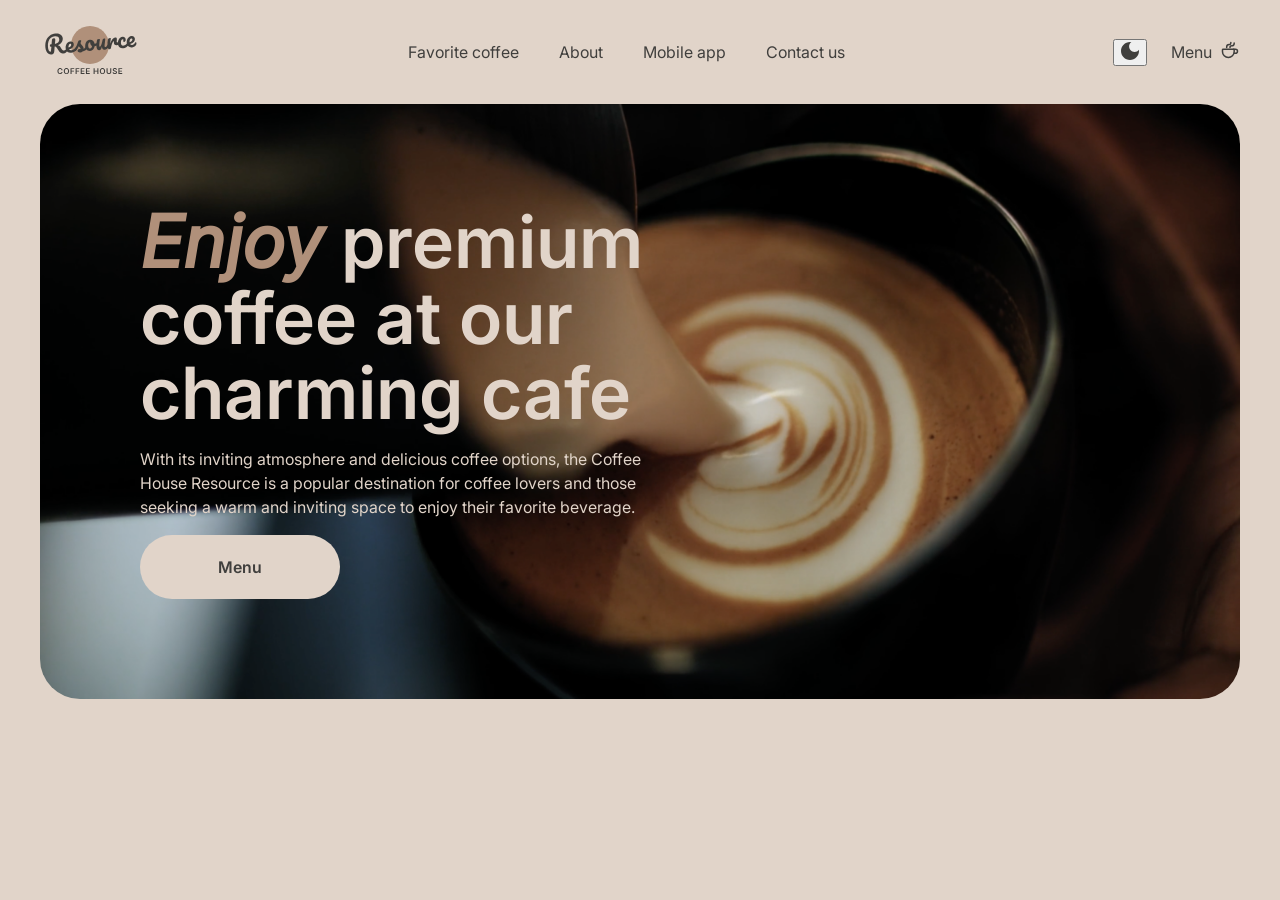
==== index.html @ 3d2907b7 "feat: add section hero" ====
<!doctype html>
<html lang="ru">
<head>
    <meta charset="UTF-8">
    <meta name="viewport"
          content="width=device-width, user-scalable=no, initial-scale=1.0, maximum-scale=1.0, minimum-scale=1.0">
    <meta http-equiv="X-UA-Compatible" content="ie=edge">
    <link rel="stylesheet" href="assets/styles/style.css">
    <title>landing-page</title>
</head>
<body>
<header class="header">
    <div class="header__logo">
        <img src="assets/img/icon/logo.svg" alt="Logo" />
    </div>

    <nav class="header__nav">
        <ul class="header__menu">
            <li class="header__menu-item">
                <a class="header__link" href="#">Favorite coffee</a>
            </li>
            <li class="header__menu-item">
                <a class="header__link" href="#">About</a>
            </li>
            <li class="header__menu-item">
                <a class="header__link" href="#">Mobile app</a>
            </li>
            <li class="header__menu-item">
                <a class="header__link" href="#">Contact us</a>
            </li>
        </ul>
    </nav>

    <div class="header__actions">
        <button class="header__theme-toggle" type="button">
            <img src="assets/img/icon/moon.svg" alt="" />
        </button>
            <a class="header__menu-link" href="#">
                <span class="header__link">Menu</span>
                <img class="header__menu-icon" src="assets/img/icon/coffee.svg" alt="icon" />
            </a>
    </div>
</header>

<section class="hero">
    <div class="hero__content">
        <h1 class="hero__title">
            <span class="hero__title-accent">Enjoy</span> premium coffee at our charming cafe
        </h1>
        <p class="hero__description">
            With its inviting atmosphere and delicious coffee options,
            the Coffee House Resource is a popular destination for coffee lovers and those seeking
            a warm and inviting space to enjoy their favorite beverage.
        </p>
        <a class="hero__button" href="#">Menu</a>
    </div>
</section>


<script type="module" src="assets/main.js"></script>
</body>
</html>
---- assets/styles/style.css ----
@font-face {
  font-family: "Inter";
  src: url("./fonts/Inter/static/Inter_18pt-Regular.ttf") format("truetype");
  font-weight: 400;
  font-style: normal;
  font-display: swap;
}
@font-face {
  font-family: "Inter";
  src: url("./fonts/Inter/static/Inter_18pt-SemiBold.ttf") format("truetype");
  font-weight: 600;
  font-style: normal;
  font-display: swap;
}
@font-face {
  font-family: "Inter";
  src: url("./fonts/Inter/static/Inter_18pt-Italic.ttf") format("truetype");
  font-weight: 400;
  font-style: italic;
  font-display: swap;
}
*,
*::before,
*::after {
  box-sizing: border-box;
}

body {
  margin: 0;
  padding: 0;
  background-color: #E1D4C9;
  color: #403F3D;
  font-family: "Inter", sans-serif;
}

ul {
  list-style: none;
  padding: 0;
  margin: 0;
}

a {
  text-decoration: none;
}

h1, h2, h3 {
  margin: 0;
}

.header {
  display: flex;
  justify-content: space-between;
  padding: 20px 40px;
}

.header__nav {
  display: flex;
  align-items: center;
}

.header__menu {
  display: flex;
  justify-content: space-between;
  gap: 40px;
}

.header__link {
  font-size: 16px;
  font-weight: 400;
  line-height: 150%;
  color: #403F3D;
}

.header__link:hover {
  text-decoration: underline #403F3D;
}

.header__actions {
  display: flex;
  align-items: center;
  gap: 24px;
}

.header__menu-link {
  display: flex;
  align-items: flex-start;
  gap: 8px;
}

.hero {
  background-image: url("/assets/img/Background.png");
  background-size: cover;
  border-radius: 40px;
  margin: 0 40px;
}

.hero__content {
  display: flex;
  flex-direction: column;
  align-items: flex-start;
  padding: 100px;
  width: 730px;
}

.hero__title {
  font-size: 72px;
  font-weight: 600;
  line-height: 105%;
  color: #E1D4C9;
}

.hero__title-accent {
  color: #B0907A;
  font-style: italic;
}

.hero__description {
  font-size: 16px;
  font-weight: 400;
  line-height: 150%;
  color: #E1D4C9;
}

.hero__button {
  background-color: #E1D4C9;
  padding: 20px 78px;
  border-radius: 100px;
  font-size: 16px;
  font-weight: 600;
  line-height: 150%;
  color: #403F3D;
}

/*# sourceMappingURL=style.css.map */
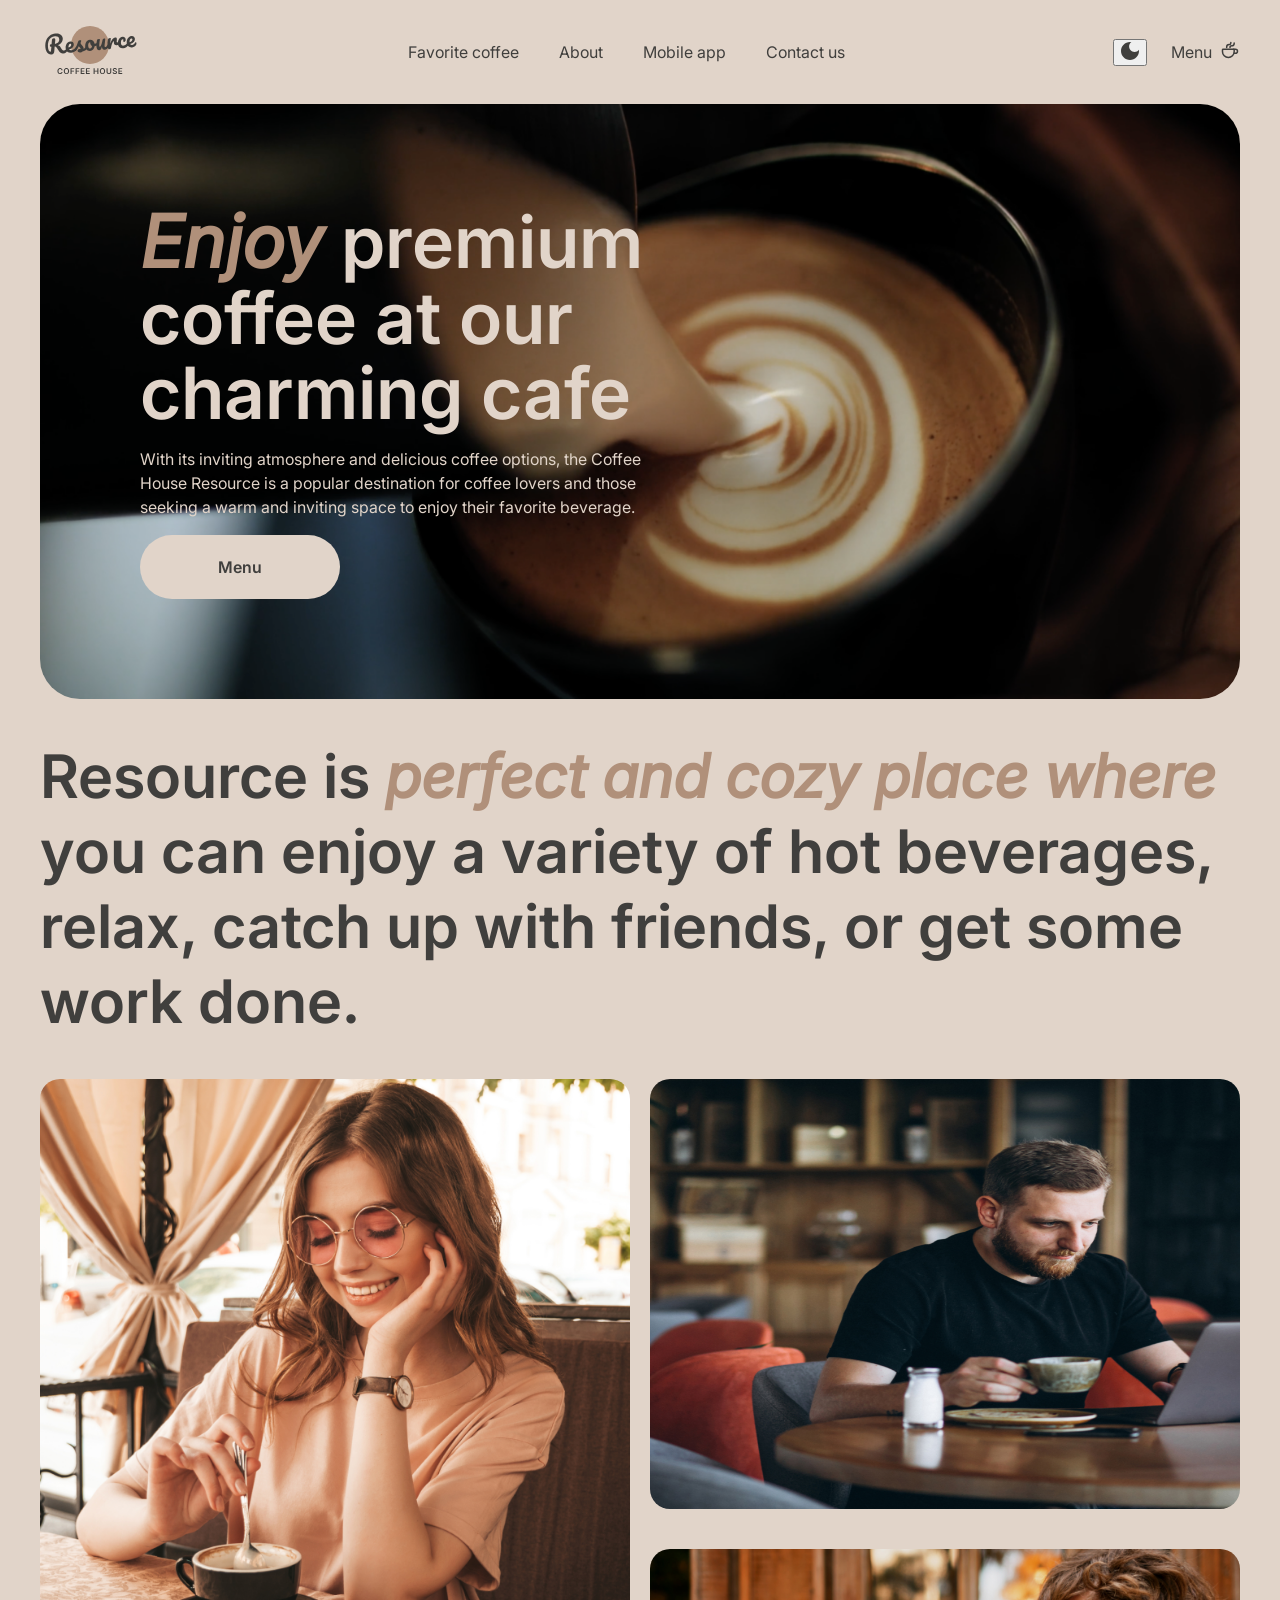
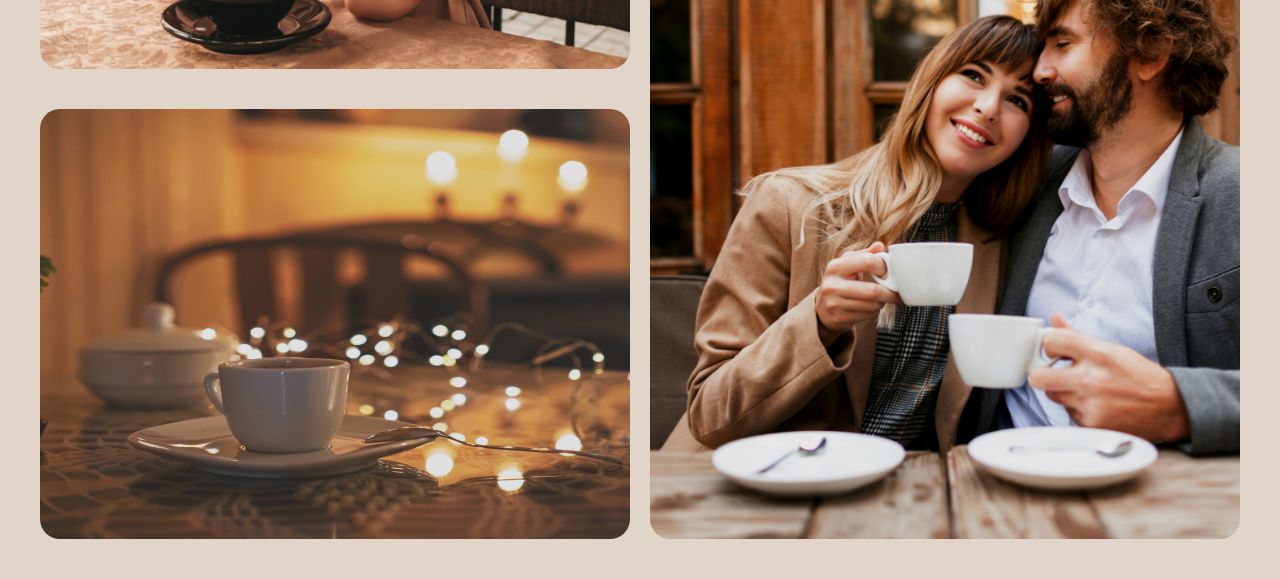
==== commit 333ed3a4: "feat: add section about" ====
--- a/index.html
+++ b/index.html
@@ -56,6 +56,28 @@
     </div>
 </section>
 
+<!--потом сделаю-->
+<!--<section>slider</section>-->
+
+<section class="about">
+    <h2 class="about__text">
+        Resource is <span class="about__text-accent">perfect and cozy place where</span>
+        you can enjoy a variety of hot beverages, relax,
+        catch up with friends, or get some work done.
+    </h2>
+
+    <div class="about__gallery">
+        <div class="about__column about__column--left">
+            <img class="about__image" src="assets/img/about-1.png" alt="Coffee cup on table" width="660" height="590"/>
+            <img class="about__image" src="assets/img/about-2.png" alt="Barista making coffee" width="660" height="430"/>
+        </div>
+
+        <div class="about__column about__column--right">
+            <img class="about__image" src="assets/img/about-3.png" alt="Coffee beans" width="660" height="430"/>
+            <img class="about__image" src="assets/img/about-4.png" alt="Cafe interior" width="660" height="590"/>
+        </div>
+    </div>
+</section>
 
 <script type="module" src="assets/main.js"></script>
 </body>
--- a/assets/styles/style.css
+++ b/assets/styles/style.css
@@ -131,4 +131,39 @@
   color: #403F3D;
 }
 
+.about {
+  margin: 40px;
+  display: flex;
+  flex-direction: column;
+  gap: 40px;
+}
+
+.about__text {
+  font-size: 60px;
+  font-weight: 600;
+  line-height: 125%;
+  color: #403F3D;
+}
+
+.about__text-accent {
+  color: #B0907A;
+  font-style: italic;
+}
+
+.about__gallery {
+  display: flex;
+  justify-content: space-between;
+}
+
+.about__column {
+  display: flex;
+  flex-direction: column;
+  gap: 40px;
+}
+
+.about__image {
+  border-radius: 20px;
+  width: 100%;
+}
+
 /*# sourceMappingURL=style.css.map */
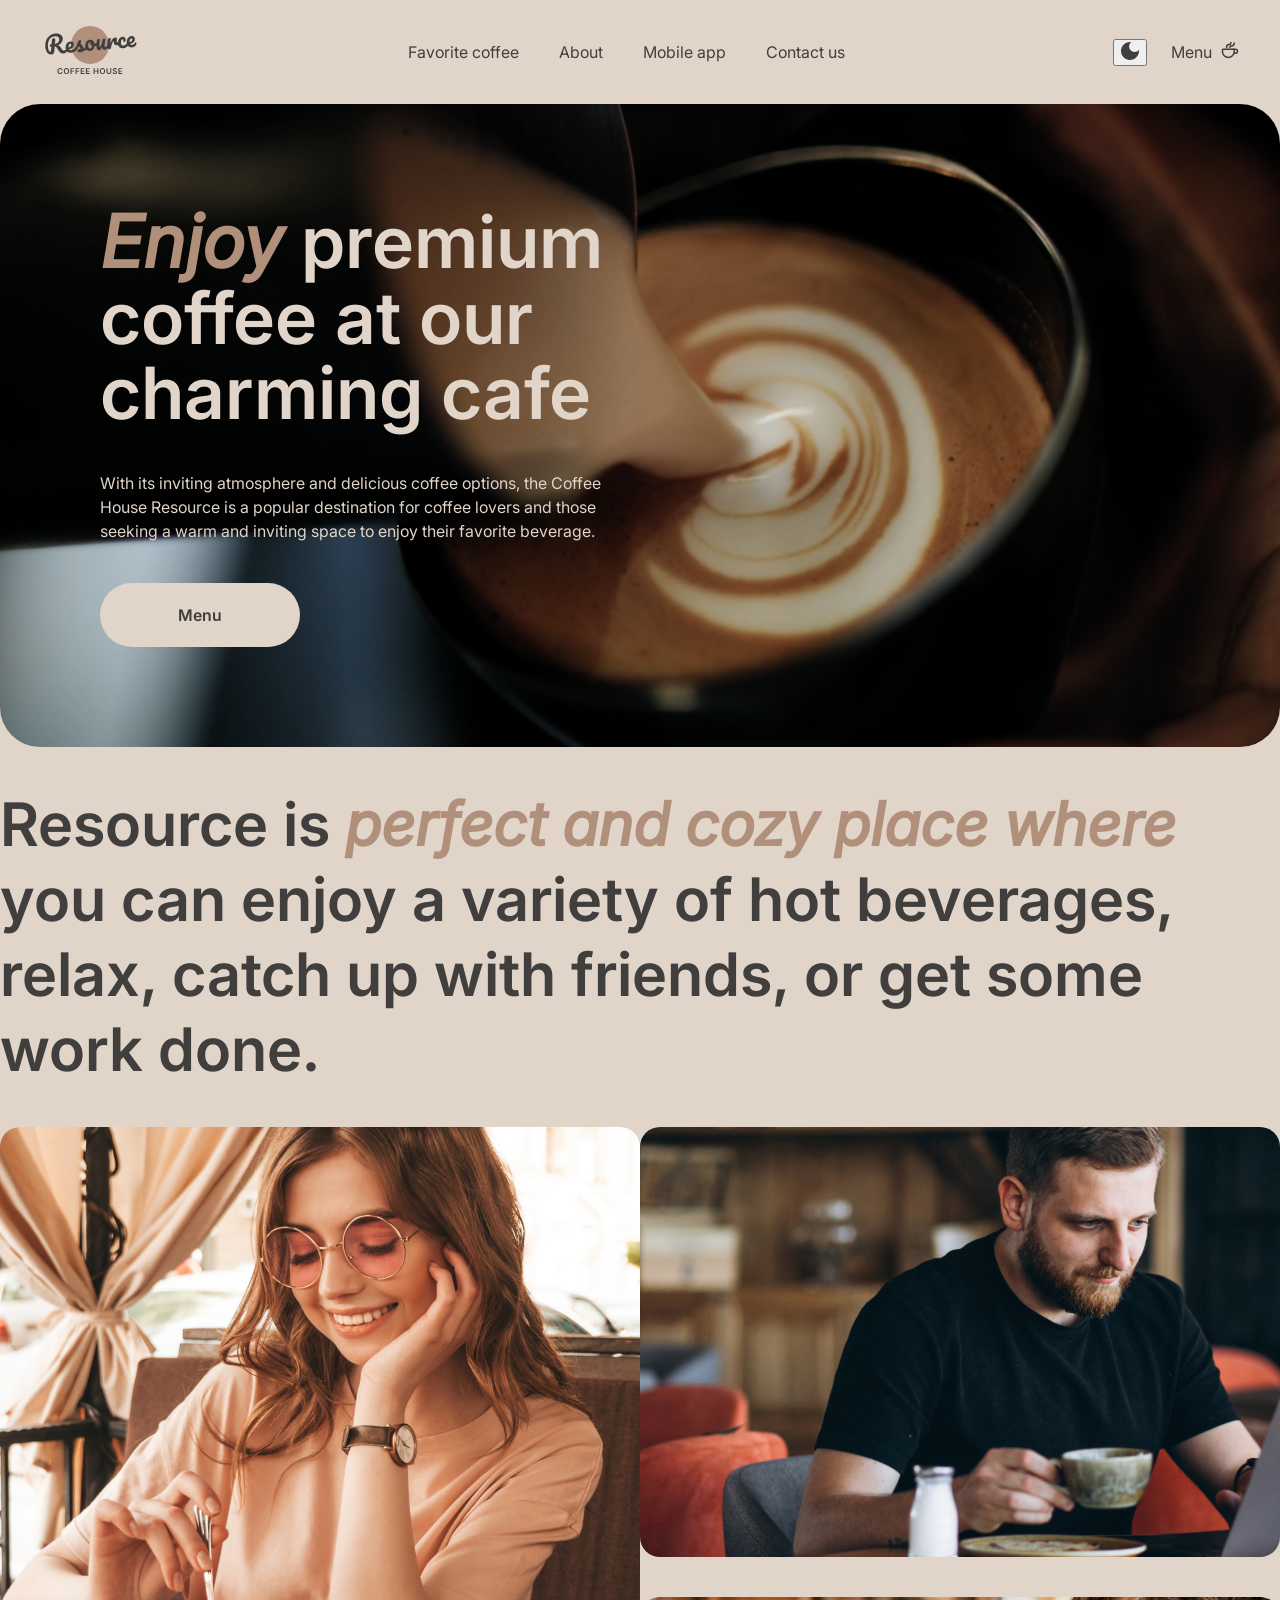
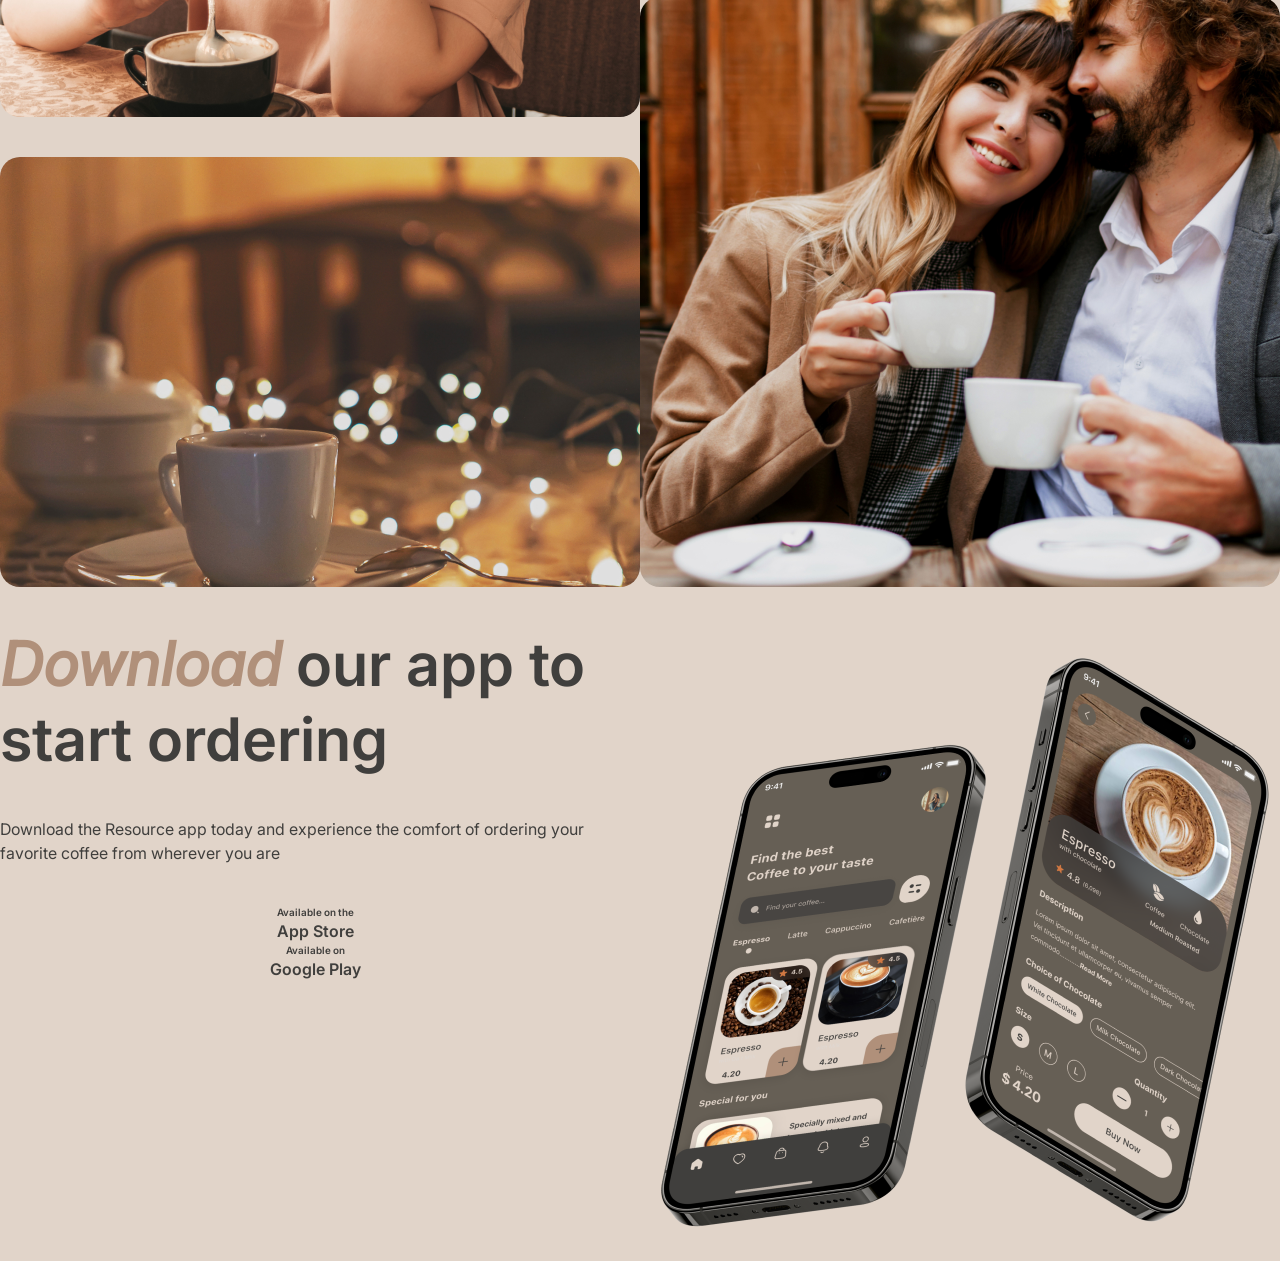
==== commit 96a3e805: "feat: add section download, fix styles" ====
--- a/index.html
+++ b/index.html
@@ -60,8 +60,8 @@
 <!--<section>slider</section>-->
 
 <section class="about">
-    <h2 class="about__text">
-        Resource is <span class="about__text-accent">perfect and cozy place where</span>
+    <h2 class="about__text heading-2">
+        Resource is <span class="about__text-accent heading-2-accent">perfect and cozy place where</span>
         you can enjoy a variety of hot beverages, relax,
         catch up with friends, or get some work done.
     </h2>
@@ -79,6 +79,33 @@
     </div>
 </section>
 
+<section class="download">
+    <div class="download__content">
+        <h2 class="heading-2">
+            <span class="heading-2-accent">Download</span> our app to start ordering
+        </h2>
+
+        <p class="download__description">
+            Download the Resource app today and experience the comfort
+            of ordering your favorite coffee from wherever you are
+        </p>
+
+        <div class="download__links">
+            <a class="download__link" href="#">
+                <span class="download__link-subtitle caption">Available on the</span>
+                <span class="download__link-title link-button">App Store</span>
+            </a>
+            <a class="download__link" href="#">
+                <span class="download__link-subtitle caption">Available on</span>
+                <span class="download__link-title link-button">Google Play</span>
+            </a>
+        </div>
+    </div>
+    <div class="download__image-wrapper">
+        <img class="download__image" src="assets/img/mobile-screens.png" alt="Mobile app screens" />
+    </div>
+</section>
+
 <script type="module" src="assets/main.js"></script>
 </body>
 </html>
--- a/assets/styles/style.css
+++ b/assets/styles/style.css
@@ -28,6 +28,9 @@
 body {
   margin: 0;
   padding: 0;
+  display: flex;
+  flex-direction: column;
+  align-items: center;
   background-color: #E1D4C9;
   color: #403F3D;
   font-family: "Inter", sans-serif;
@@ -45,6 +48,42 @@
 
 h1, h2, h3 {
   margin: 0;
+}
+
+p {
+  padding: 0;
+  margin: 0;
+}
+
+.heading-2 {
+  font-size: 60px;
+  font-weight: 600;
+  line-height: 125%;
+  color: #403F3D;
+}
+
+.heading-2-accent {
+  color: #B0907A;
+  font-style: italic;
+}
+
+.link-button {
+  font-size: 16px;
+  font-weight: 600;
+  line-height: 150%;
+  color: #403F3D;
+}
+
+.caption {
+  font-size: 10px;
+  font-weight: 600;
+  line-height: 140%;
+  color: #403F3D;
+}
+
+header, section {
+  max-width: 1360px;
+  width: 100%;
 }
 
 .header {
@@ -119,6 +158,7 @@
   font-weight: 400;
   line-height: 150%;
   color: #E1D4C9;
+  margin: 40px 0;
 }
 
 .hero__button {
@@ -138,18 +178,6 @@
   gap: 40px;
 }
 
-.about__text {
-  font-size: 60px;
-  font-weight: 600;
-  line-height: 125%;
-  color: #403F3D;
-}
-
-.about__text-accent {
-  color: #B0907A;
-  font-style: italic;
-}
-
 .about__gallery {
   display: flex;
   justify-content: space-between;
@@ -159,11 +187,40 @@
   display: flex;
   flex-direction: column;
   gap: 40px;
+  max-width: 660px;
+  width: 100%;
 }
 
 .about__image {
   border-radius: 20px;
   width: 100%;
+  object-fit: none;
+}
+
+.download__link {
+  display: flex;
+  flex-direction: column;
+  align-items: center;
+}
+
+.download__description {
+  font-size: 16px;
+  font-weight: 400;
+  line-height: 150%;
+  color: #403F3D;
+}
+
+.download {
+  display: flex;
+  justify-content: space-between;
+}
+
+.download__content {
+  display: flex;
+  flex-direction: column;
+  gap: 40px;
+  max-width: 630px;
+  width: 100%;
 }
 
 /*# sourceMappingURL=style.css.map */
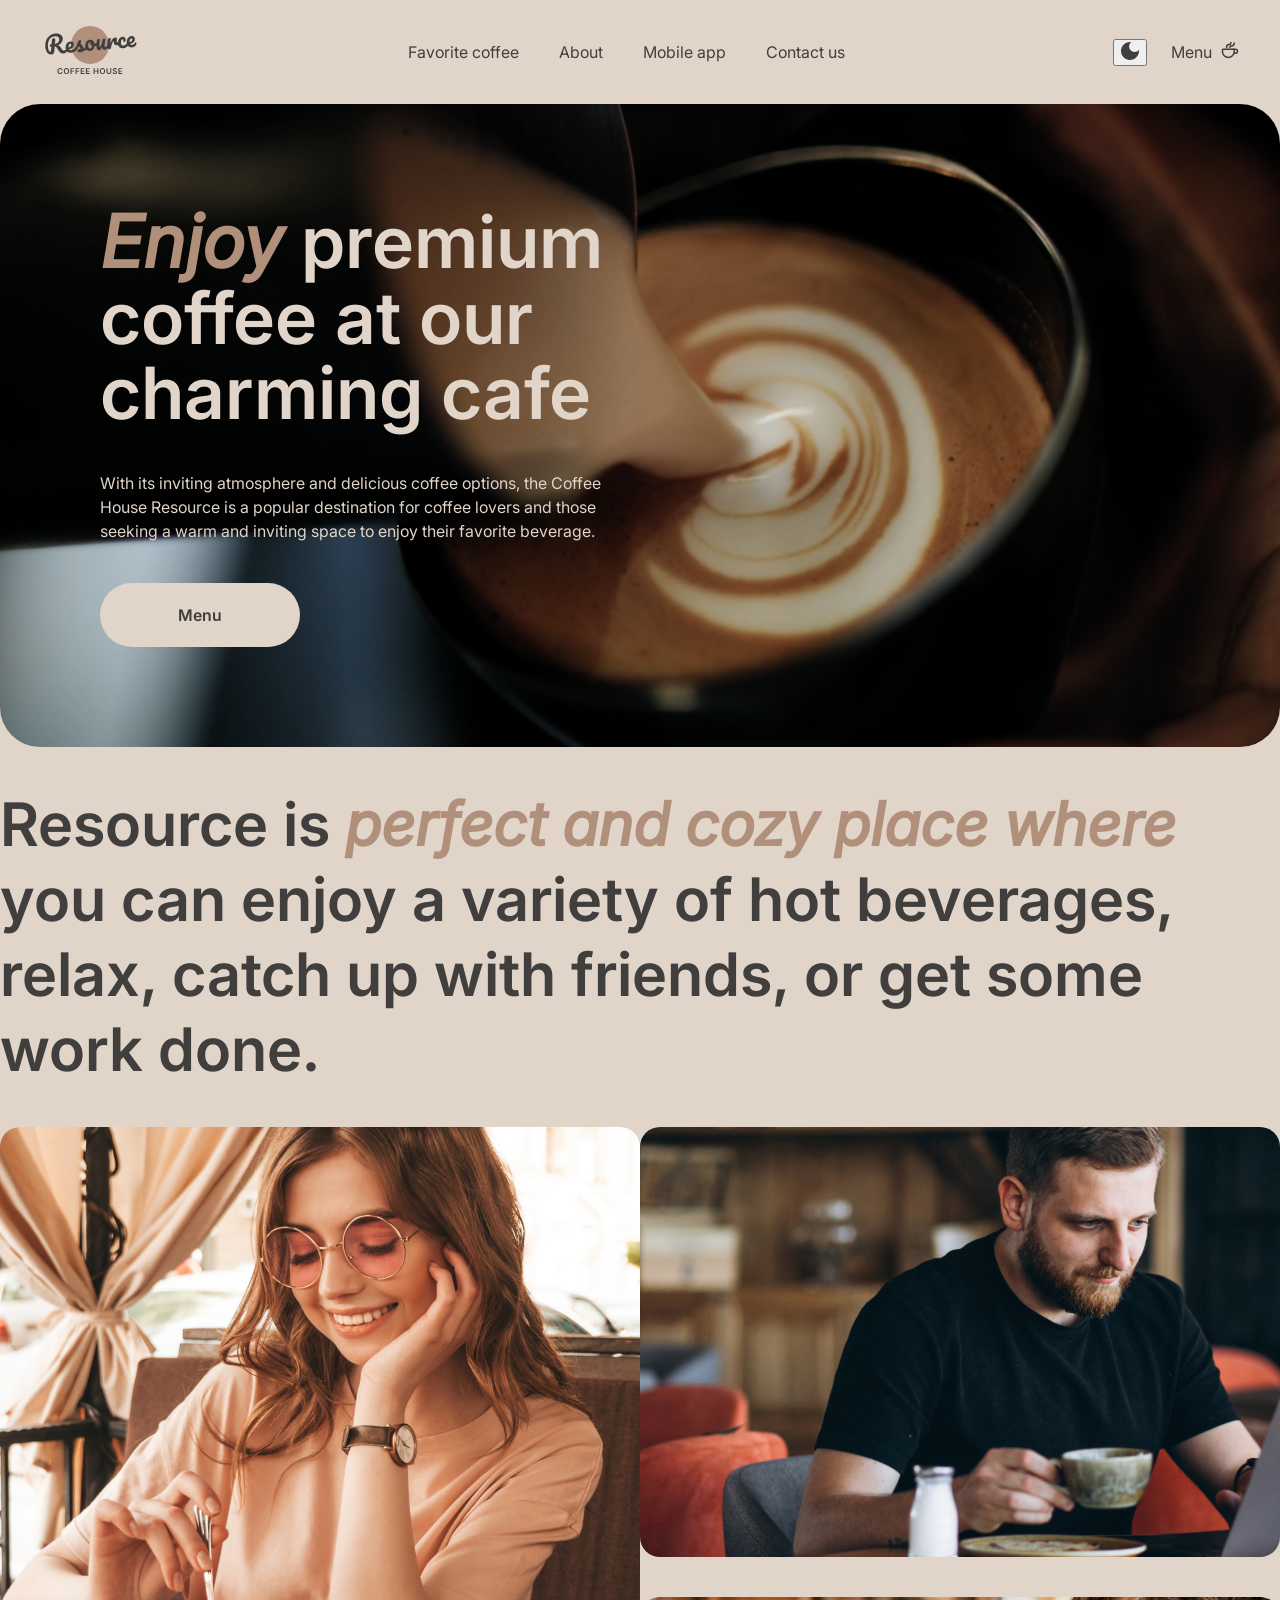
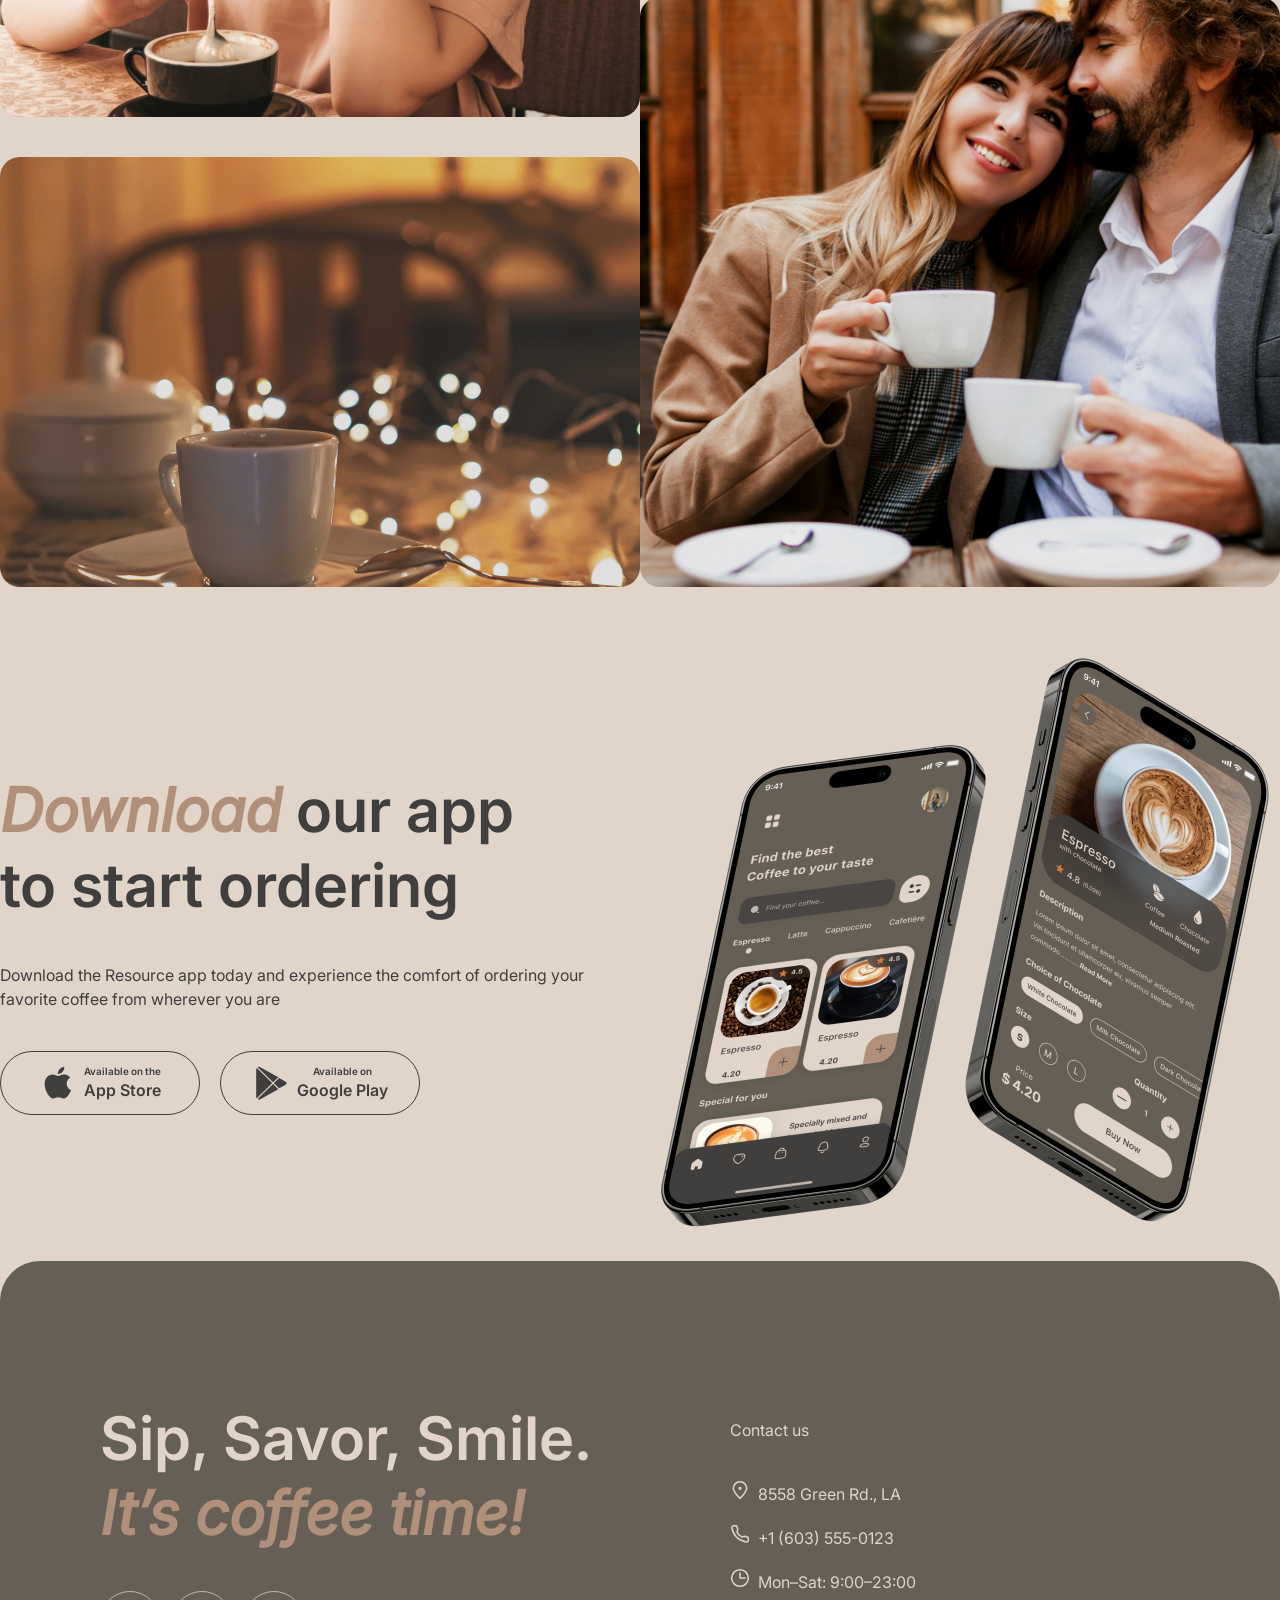
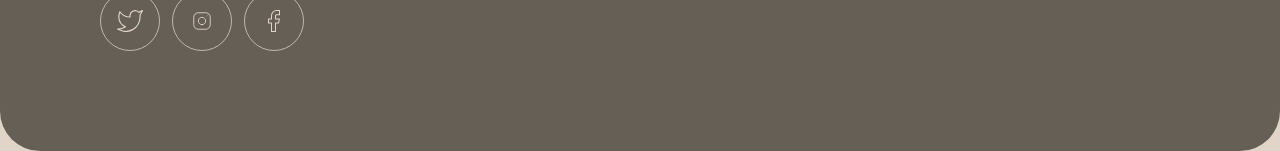
==== commit 4e465f5a: "feat: add footer, fix styles" ====
--- a/index.html
+++ b/index.html
@@ -82,7 +82,7 @@
 <section class="download">
     <div class="download__content">
         <h2 class="heading-2">
-            <span class="heading-2-accent">Download</span> our app to start ordering
+            <span class="heading-2-accent">Download</span> our app <br/> to start ordering
         </h2>
 
         <p class="download__description">
@@ -92,12 +92,18 @@
 
         <div class="download__links">
             <a class="download__link" href="#">
-                <span class="download__link-subtitle caption">Available on the</span>
-                <span class="download__link-title link-button">App Store</span>
+                <img src="assets/img/icon/apple.svg" alt="icon" />
+                <span class="download__link-text">
+                    <span class="download__link-subtitle caption">Available on the</span>
+                    <span class="download__link-title link-button">App Store</span>
+                </span>
             </a>
             <a class="download__link" href="#">
-                <span class="download__link-subtitle caption">Available on</span>
-                <span class="download__link-title link-button">Google Play</span>
+                <img src="assets/img/icon/google.svg" alt="icon" />
+                <span class="download__link-text">
+                    <span class="download__link-subtitle caption">Available on</span>
+                    <span class="download__link-title link-button">Google Play</span>
+                </span>
             </a>
         </div>
     </div>
@@ -106,6 +112,45 @@
     </div>
 </section>
 
+<footer class="footer">
+    <div class="footer__top footer-container">
+        <p class="footer__slogan heading-2">
+            Sip, Savor, Smile.
+            <span class="footer__slogan-accent heading-2-accent">It’s coffee time!</span>
+        </p>
+
+        <div class="footer__socials">
+            <a class="footer__social-link" href="#" aria-label="Twitter">
+                <img class="footer__social-icon" src="assets/img/icon/tw.svg" alt="icon" />
+            </a>
+            <a class="footer__social-link" href="#" aria-label="Instagram">
+                <img class="footer__social-icon" src="assets/img/icon/inst.svg" alt="icon" />
+            </a>
+            <a class="footer__social-link" href="#" aria-label="Facebook">
+                <img class="footer__social-icon" src="assets/img/icon/fc.svg" alt="icon"/>
+            </a>
+        </div>
+    </div>
+
+    <div class="footer__contacts">
+        <span class="footer__contacts-title">Contact us</span>
+
+        <ul class="footer__contacts-list">
+            <li class="footer__contacts-item">
+                <img class="footer__contacts-icon" src="assets/img/icon/link-item.svg" alt="" />
+                <a class="footer__contacts-link" href="#">8558 Green Rd., LA</a>
+            </li>
+            <li class="footer__contacts-item">
+                <img class="footer__contacts-icon" src="assets/img/icon/phone.svg" alt="" />
+                <a class="footer__contacts-link" href="tel:+16035550123">+1 (603) 555-0123</a>
+            </li>
+            <li class="footer__contacts-item">
+                <img class="footer__contacts-icon" src="assets/img/icon/clock.svg" alt="" />
+                <span class="footer__contacts-link">Mon–Sat: 9:00–23:00</span>
+            </li>
+        </ul>
+    </div>
+</footer>
 <script type="module" src="assets/main.js"></script>
 </body>
 </html>
--- a/assets/styles/style.css
+++ b/assets/styles/style.css
@@ -59,7 +59,6 @@
   font-size: 60px;
   font-weight: 600;
   line-height: 125%;
-  color: #403F3D;
 }
 
 .heading-2-accent {
@@ -81,7 +80,7 @@
   color: #403F3D;
 }
 
-header, section {
+header, section, footer {
   max-width: 1360px;
   width: 100%;
 }
@@ -197,10 +196,34 @@
   object-fit: none;
 }
 
+.download {
+  display: flex;
+  justify-content: space-between;
+  align-items: center;
+}
+
+.download__links {
+  display: flex;
+  align-items: center;
+  gap: 20px;
+}
+
 .download__link {
   display: flex;
-  flex-direction: column;
-  align-items: center;
+  align-items: center;
+  justify-content: center;
+  gap: 8px;
+  padding: 12px 20px;
+  border: solid 1px #403F3D;
+  border-radius: 100px;
+  width: 200px;
+}
+
+.download__link-text {
+  display: flex;
+  flex-direction: column;
+  align-items: center;
+  justify-content: center;
 }
 
 .download__description {
@@ -208,11 +231,6 @@
   font-weight: 400;
   line-height: 150%;
   color: #403F3D;
-}
-
-.download {
-  display: flex;
-  justify-content: space-between;
 }
 
 .download__content {
@@ -223,4 +241,68 @@
   width: 100%;
 }
 
+.footer {
+  background-color: #665F55;
+  color: #E1D4C9;
+  display: flex;
+  justify-content: flex-start;
+  align-items: center;
+  border-radius: 40px;
+  padding: 100px;
+  gap: 100px;
+}
+
+.footer-container {
+  display: flex;
+  flex-direction: column;
+  max-width: 530px;
+  width: 100%;
+}
+
+.footer__slogan {
+  margin: 40px 0;
+}
+
+.footer__socials {
+  display: flex;
+  justify-content: space-between;
+  max-width: 204px;
+  width: 100%;
+}
+
+.footer__social-link {
+  border: solid 1px #C1B6AD;
+  border-radius: 100px;
+  padding: 18px;
+  display: flex;
+  justify-content: center;
+  width: 60px;
+  height: 60px;
+}
+
+.footer__contacts-title {
+  margin-bottom: 40px;
+}
+
+.footer__contacts {
+  display: flex;
+  flex-direction: column;
+}
+
+.footer__contacts-list {
+  display: flex;
+  flex-direction: column;
+  gap: 20px;
+}
+
+.footer__contacts-item {
+  display: flex;
+  align-items: baseline;
+  gap: 8px;
+}
+
+.footer__contacts-link {
+  color: #E1D4C9;
+}
+
 /*# sourceMappingURL=style.css.map */
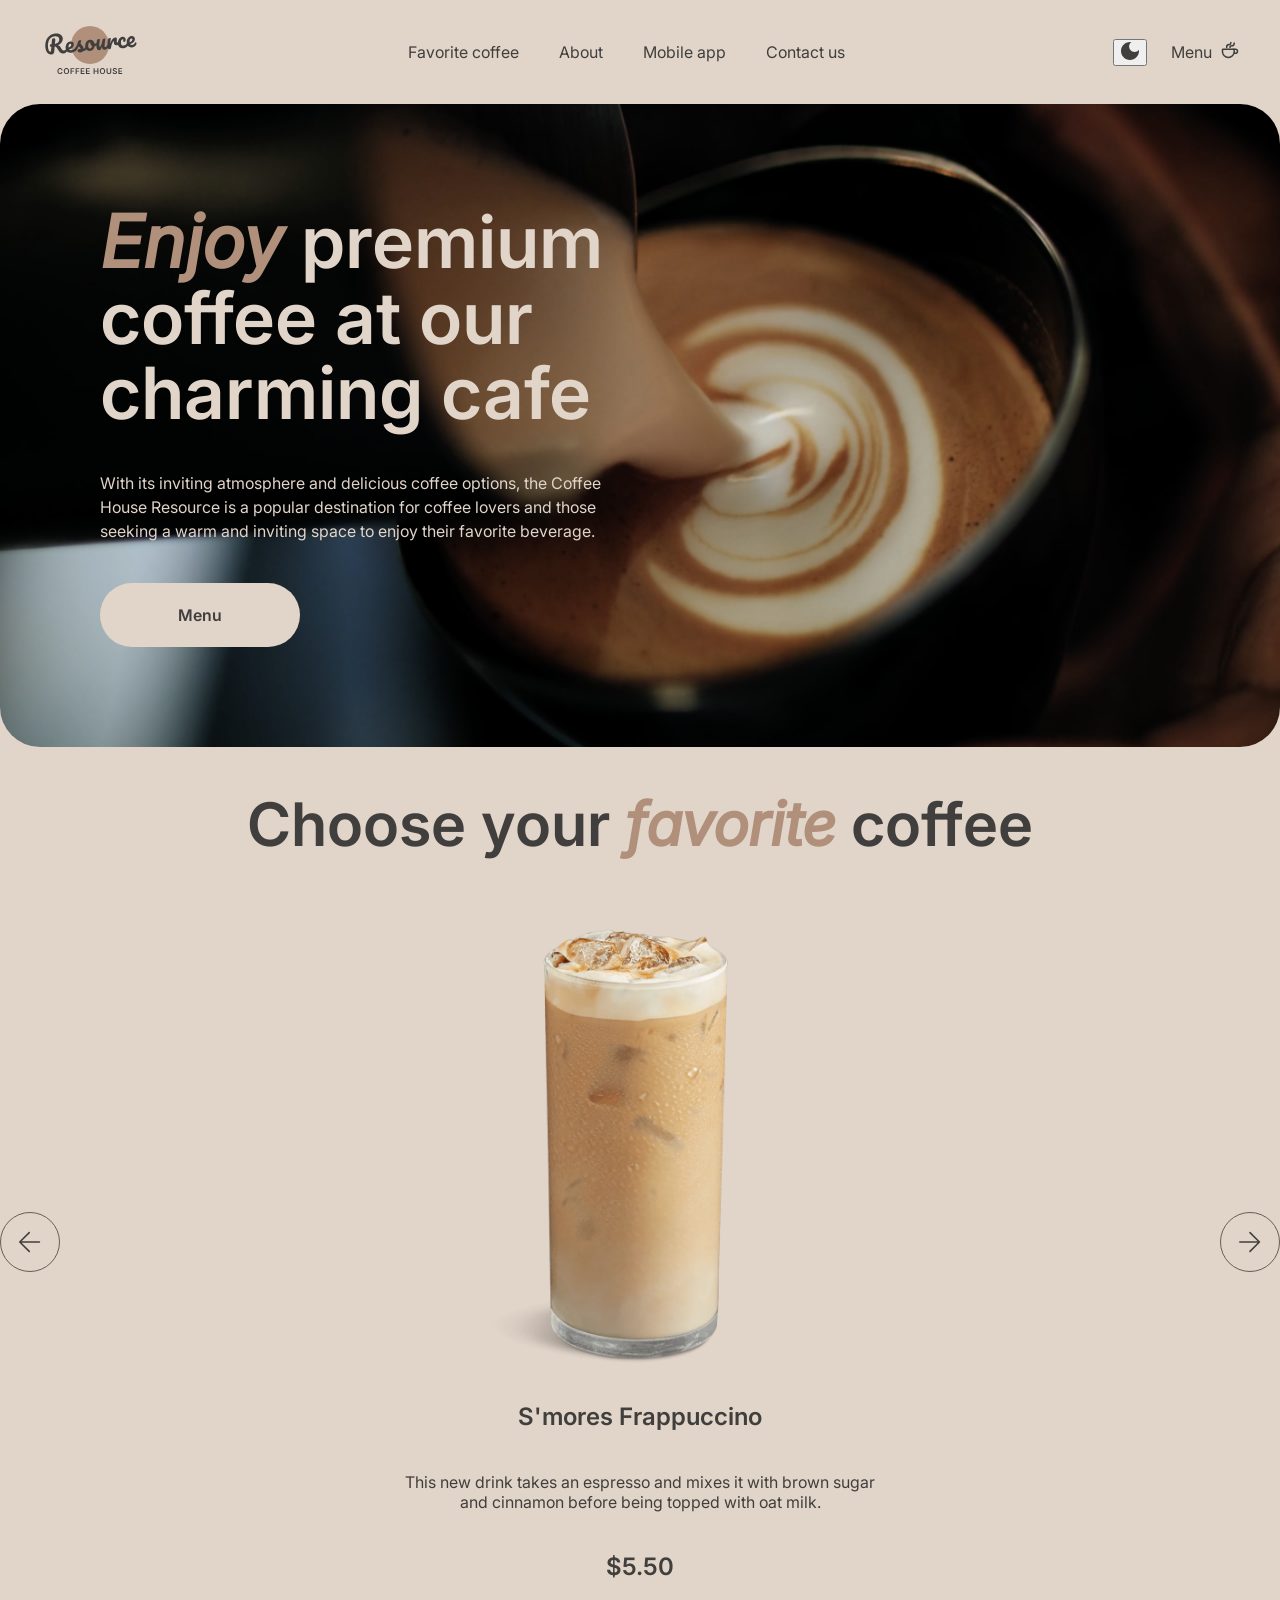
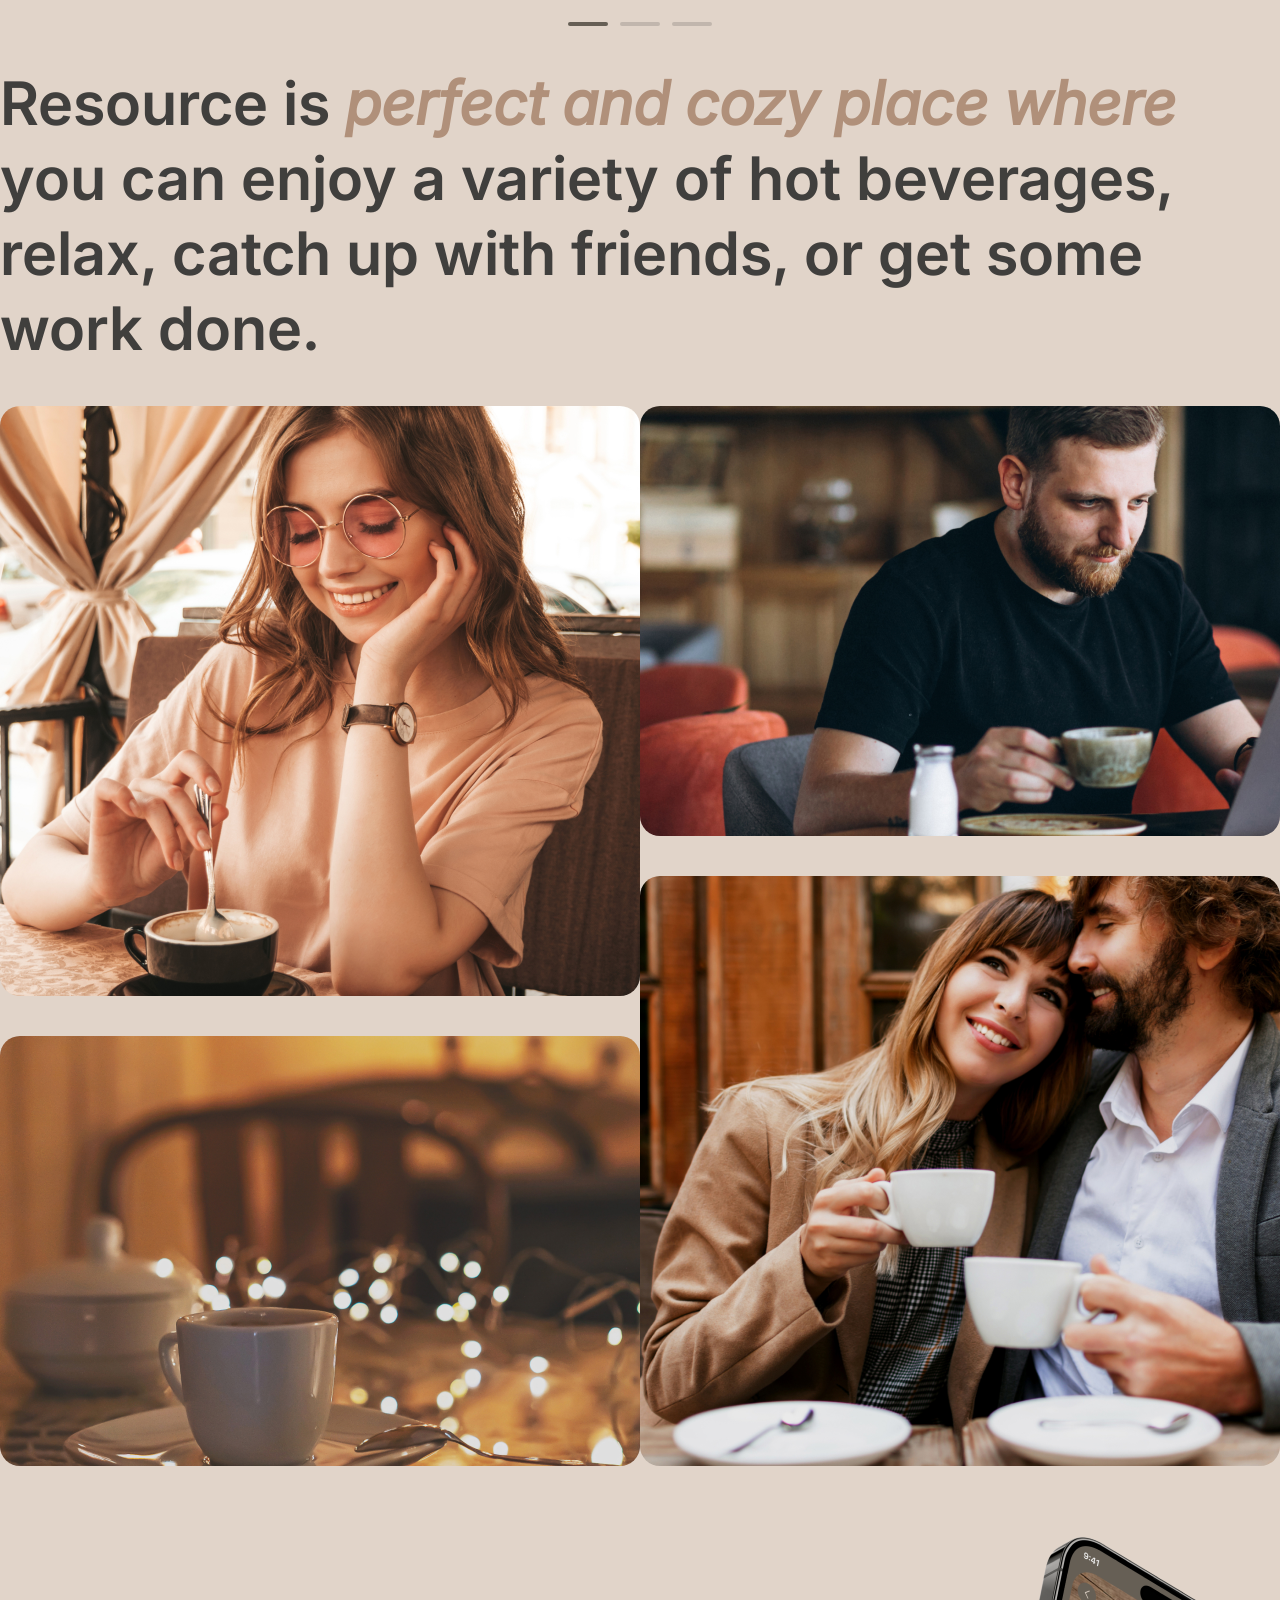
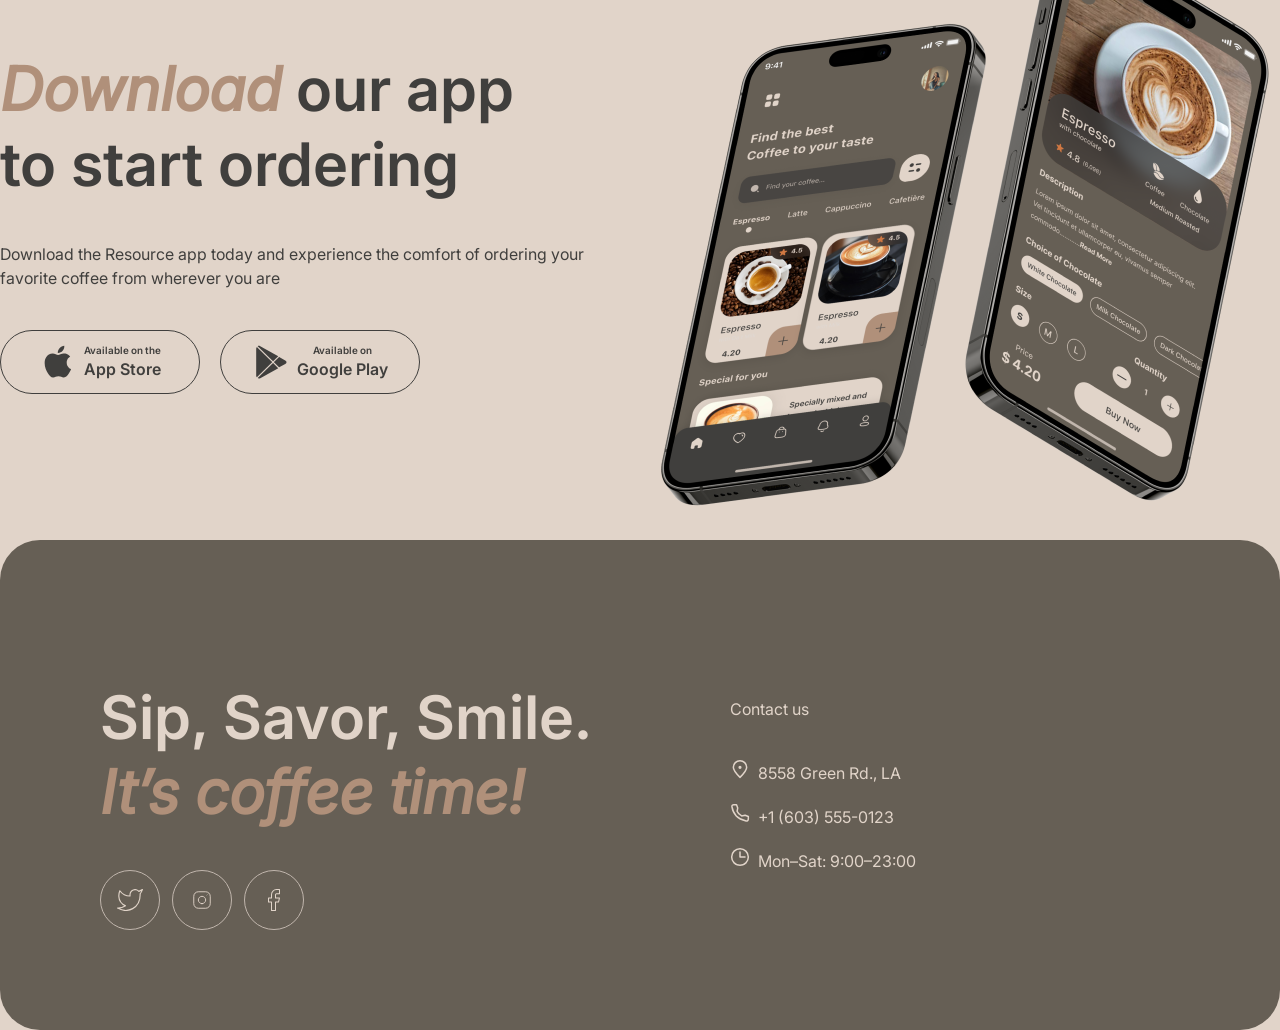
==== commit ca5eb1da: "feat: add slider, fix style.scss" ====
--- a/index.html
+++ b/index.html
@@ -56,8 +56,69 @@
     </div>
 </section>
 
-<!--потом сделаю-->
-<!--<section>slider</section>-->
+<section class="slider">
+    <div class="slider__header">
+        <h2 class="heading-2">
+            Choose your <span class="heading-2-accent">favorite</span> coffee
+        </h2>
+    </div>
+
+    <div class="slider__body">
+        <button class="slider__arrow slider__arrow--prev" type="button" aria-label="Previous slide">
+            <img src="assets/img/icon/left.svg" alt="" />
+        </button>
+
+        <div class="slider__viewport">
+            <div class="slider__track">
+                <div class="slider__slide">
+                    <img class="slider__image" src="assets/img/coffee-slider-1.png" alt="S'mores Frappuccino" />
+                    <div class="slider__info">
+                        <span class="slider__name">S'mores Frappuccino</span>
+                        <p class="slider__description">
+                            This new drink takes an espresso and mixes it with brown
+                            sugar and cinnamon before being topped with oat milk.
+                        </p>
+                        <span class="slider__price">$5.50</span>
+                    </div>
+                </div>
+
+                <div class="slider__slide">
+                    <img class="slider__image" src="assets/img/coffee-slider-2.png" alt="Caramel Macchiato" />
+                    <div class="slider__info">
+                        <span class="slider__name">Caramel Macchiato</span>
+                        <p class="slider__description">
+                            Fragrant and unique classic espresso with rich caramel-peanut
+                            <br>syrup, with cream under whipped thick foam.
+                        </p>
+                        <span class="slider__price">$5.00</span>
+                    </div>
+                </div>
+
+                <div class="slider__slide">
+                    <img class="slider__image" src="assets/img/coffee-slider-3.png" alt="Irish coffee" />
+                    <div class="slider__info">
+                        <span class="slider__name">Ice coffee</span>
+                        <p class="slider__description">
+                            A popular summer drink that tones and invigorates. Prepared
+                            <br>from coffee, milk and ice.
+                        </p>
+                        <span class="slider__price">$4.50</span>
+                    </div>
+                </div>
+            </div>
+        </div>
+
+        <button class="slider__arrow slider__arrow--next" type="button" aria-label="Next slide">
+            <img src="assets/img/icon/right.svg" alt="" />
+        </button>
+    </div>
+
+    <div class="slider__dots">
+        <button class="slider__dot slider__dot--active" type="button" aria-label="Slide 1"></button>
+        <button class="slider__dot" type="button" aria-label="Slide 2"></button>
+        <button class="slider__dot" type="button" aria-label="Slide 3"></button>
+    </div>
+</section>
 
 <section class="about">
     <h2 class="about__text heading-2">
@@ -113,7 +174,7 @@
 </section>
 
 <footer class="footer">
-    <div class="footer__top footer-container">
+    <div class="footer__top">
         <p class="footer__slogan heading-2">
             Sip, Savor, Smile.
             <span class="footer__slogan-accent heading-2-accent">It’s coffee time!</span>
--- a/assets/styles/style.css
+++ b/assets/styles/style.css
@@ -90,35 +90,29 @@
   justify-content: space-between;
   padding: 20px 40px;
 }
-
 .header__nav {
   display: flex;
   align-items: center;
 }
-
 .header__menu {
   display: flex;
   justify-content: space-between;
   gap: 40px;
 }
-
 .header__link {
   font-size: 16px;
   font-weight: 400;
   line-height: 150%;
   color: #403F3D;
 }
-
 .header__link:hover {
   text-decoration: underline #403F3D;
 }
-
 .header__actions {
   display: flex;
   align-items: center;
   gap: 24px;
 }
-
 .header__menu-link {
   display: flex;
   align-items: flex-start;
@@ -131,7 +125,6 @@
   border-radius: 40px;
   margin: 0 40px;
 }
-
 .hero__content {
   display: flex;
   flex-direction: column;
@@ -139,19 +132,16 @@
   padding: 100px;
   width: 730px;
 }
-
 .hero__title {
   font-size: 72px;
   font-weight: 600;
   line-height: 105%;
   color: #E1D4C9;
 }
-
 .hero__title-accent {
   color: #B0907A;
   font-style: italic;
 }
-
 .hero__description {
   font-size: 16px;
   font-weight: 400;
@@ -159,7 +149,6 @@
   color: #E1D4C9;
   margin: 40px 0;
 }
-
 .hero__button {
   background-color: #E1D4C9;
   padding: 20px 78px;
@@ -176,12 +165,10 @@
   flex-direction: column;
   gap: 40px;
 }
-
 .about__gallery {
   display: flex;
   justify-content: space-between;
 }
-
 .about__column {
   display: flex;
   flex-direction: column;
@@ -189,7 +176,6 @@
   max-width: 660px;
   width: 100%;
 }
-
 .about__image {
   border-radius: 20px;
   width: 100%;
@@ -201,13 +187,11 @@
   justify-content: space-between;
   align-items: center;
 }
-
 .download__links {
   display: flex;
   align-items: center;
   gap: 20px;
 }
-
 .download__link {
   display: flex;
   align-items: center;
@@ -218,21 +202,18 @@
   border-radius: 100px;
   width: 200px;
 }
-
 .download__link-text {
   display: flex;
   flex-direction: column;
   align-items: center;
   justify-content: center;
 }
-
 .download__description {
   font-size: 16px;
   font-weight: 400;
   line-height: 150%;
   color: #403F3D;
 }
-
 .download__content {
   display: flex;
   flex-direction: column;
@@ -251,25 +232,24 @@
   padding: 100px;
   gap: 100px;
 }
-
-.footer-container {
+.footer__content {
   display: flex;
   flex-direction: column;
   max-width: 530px;
   width: 100%;
 }
-
+.footer__top {
+  max-width: 530px;
+}
 .footer__slogan {
   margin: 40px 0;
 }
-
 .footer__socials {
   display: flex;
   justify-content: space-between;
   max-width: 204px;
   width: 100%;
 }
-
 .footer__social-link {
   border: solid 1px #C1B6AD;
   border-radius: 100px;
@@ -279,30 +259,120 @@
   width: 60px;
   height: 60px;
 }
-
+.footer__contacts {
+  display: flex;
+  flex-direction: column;
+}
 .footer__contacts-title {
   margin-bottom: 40px;
 }
-
-.footer__contacts {
-  display: flex;
-  flex-direction: column;
-}
-
 .footer__contacts-list {
   display: flex;
   flex-direction: column;
   gap: 20px;
 }
-
 .footer__contacts-item {
   display: flex;
   align-items: baseline;
   gap: 8px;
 }
-
 .footer__contacts-link {
   color: #E1D4C9;
 }
 
+.slider__header {
+  display: flex;
+  justify-content: center;
+  margin: 40px 0;
+}
+.slider__body {
+  display: flex;
+  justify-content: space-between;
+  align-items: center;
+  gap: 40px;
+}
+.slider__viewport {
+  flex: 1;
+  overflow: hidden;
+}
+.slider__track {
+  display: flex;
+  transition: transform 0.4s ease;
+}
+.slider__slide {
+  display: flex;
+  flex-direction: column;
+  align-items: center;
+  gap: 20px;
+  flex-shrink: 0;
+  width: 100%;
+}
+.slider__image {
+  display: block;
+  width: 100%;
+  max-width: 480px;
+  height: auto;
+}
+.slider__info {
+  display: flex;
+  flex-direction: column;
+  align-items: center;
+  text-align: center;
+}
+.slider__name {
+  font-size: 24px;
+  font-weight: 600;
+  line-height: 125%;
+}
+.slider__description {
+  margin: 40px 0;
+  max-width: 480px;
+}
+.slider__price {
+  font-size: 24px;
+  font-weight: 600;
+  line-height: 125%;
+}
+.slider__arrow {
+  flex-shrink: 0;
+  display: flex;
+  align-items: center;
+  justify-content: center;
+  background: none;
+  border: solid 1px #665F55;
+  border-radius: 100px;
+  width: 60px;
+  height: 60px;
+  padding: 18px;
+  cursor: pointer;
+  transition: background 0.3s;
+}
+.slider__arrow:hover {
+  background: #665F55;
+}
+.slider__arrow img {
+  width: 100%;
+  height: 100%;
+  transition: filter 0.3s;
+}
+.slider__dots {
+  display: flex;
+  justify-content: center;
+  gap: 12px;
+  margin-top: 40px;
+}
+.slider__dot {
+  width: 40px;
+  height: 4px;
+  border-radius: 100px;
+  border: none;
+  background: #C1B6AD;
+  cursor: pointer;
+  padding: 0;
+  transition: background 0.3s;
+}
+.slider__dot--active {
+  background: #665F55;
+}
+
 /*# sourceMappingURL=style.css.map */
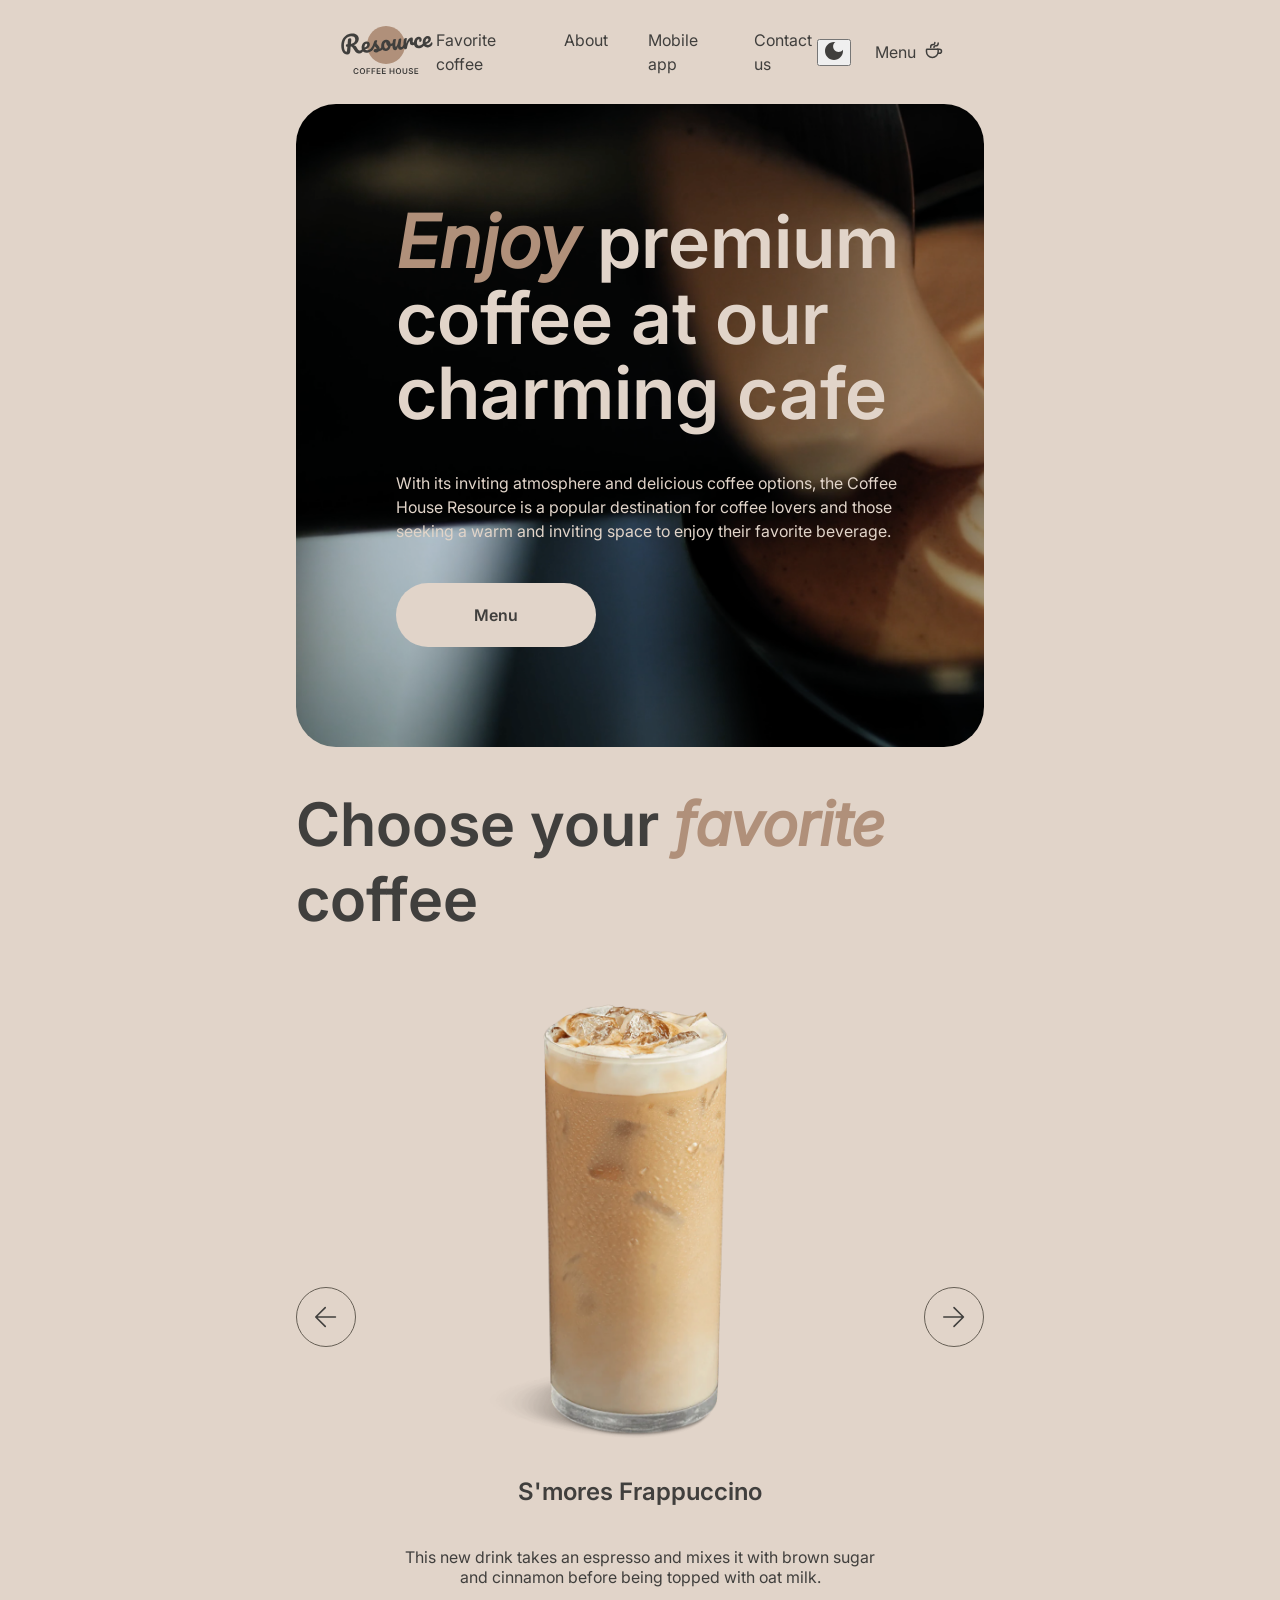
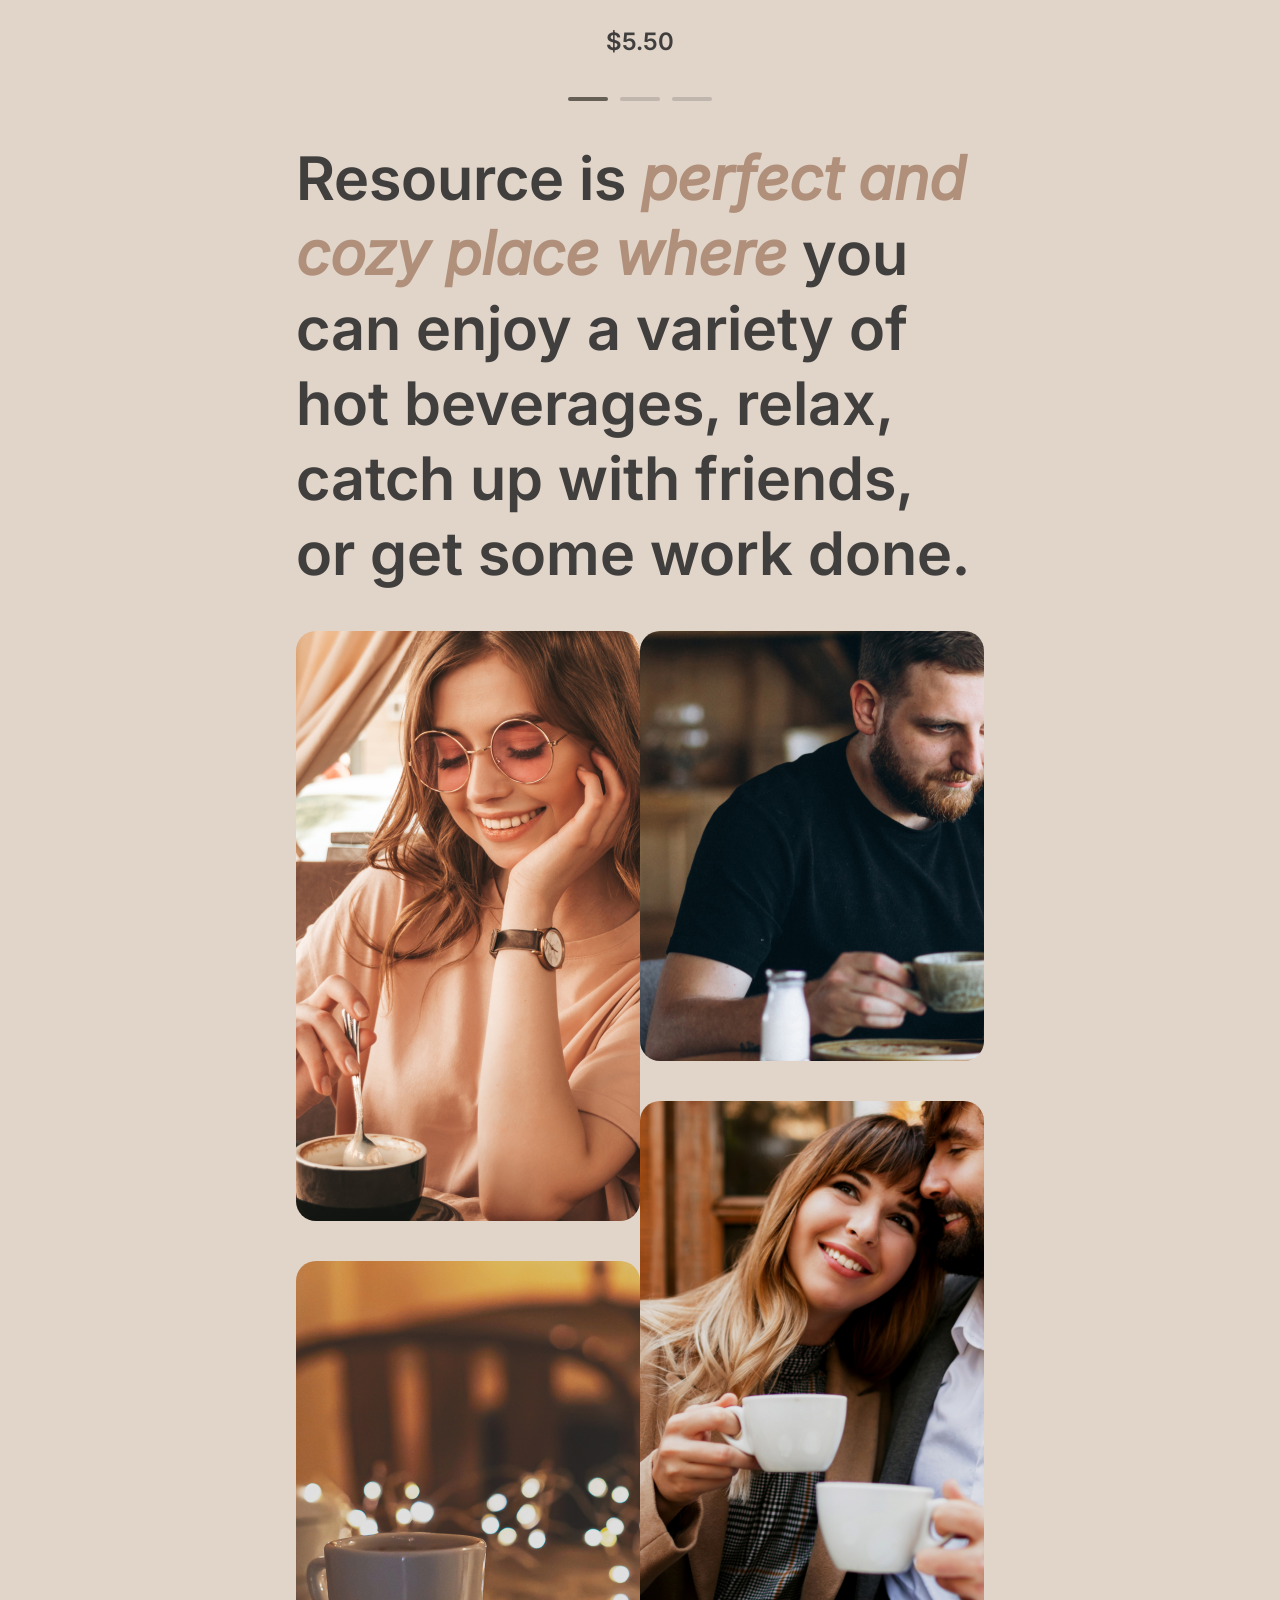
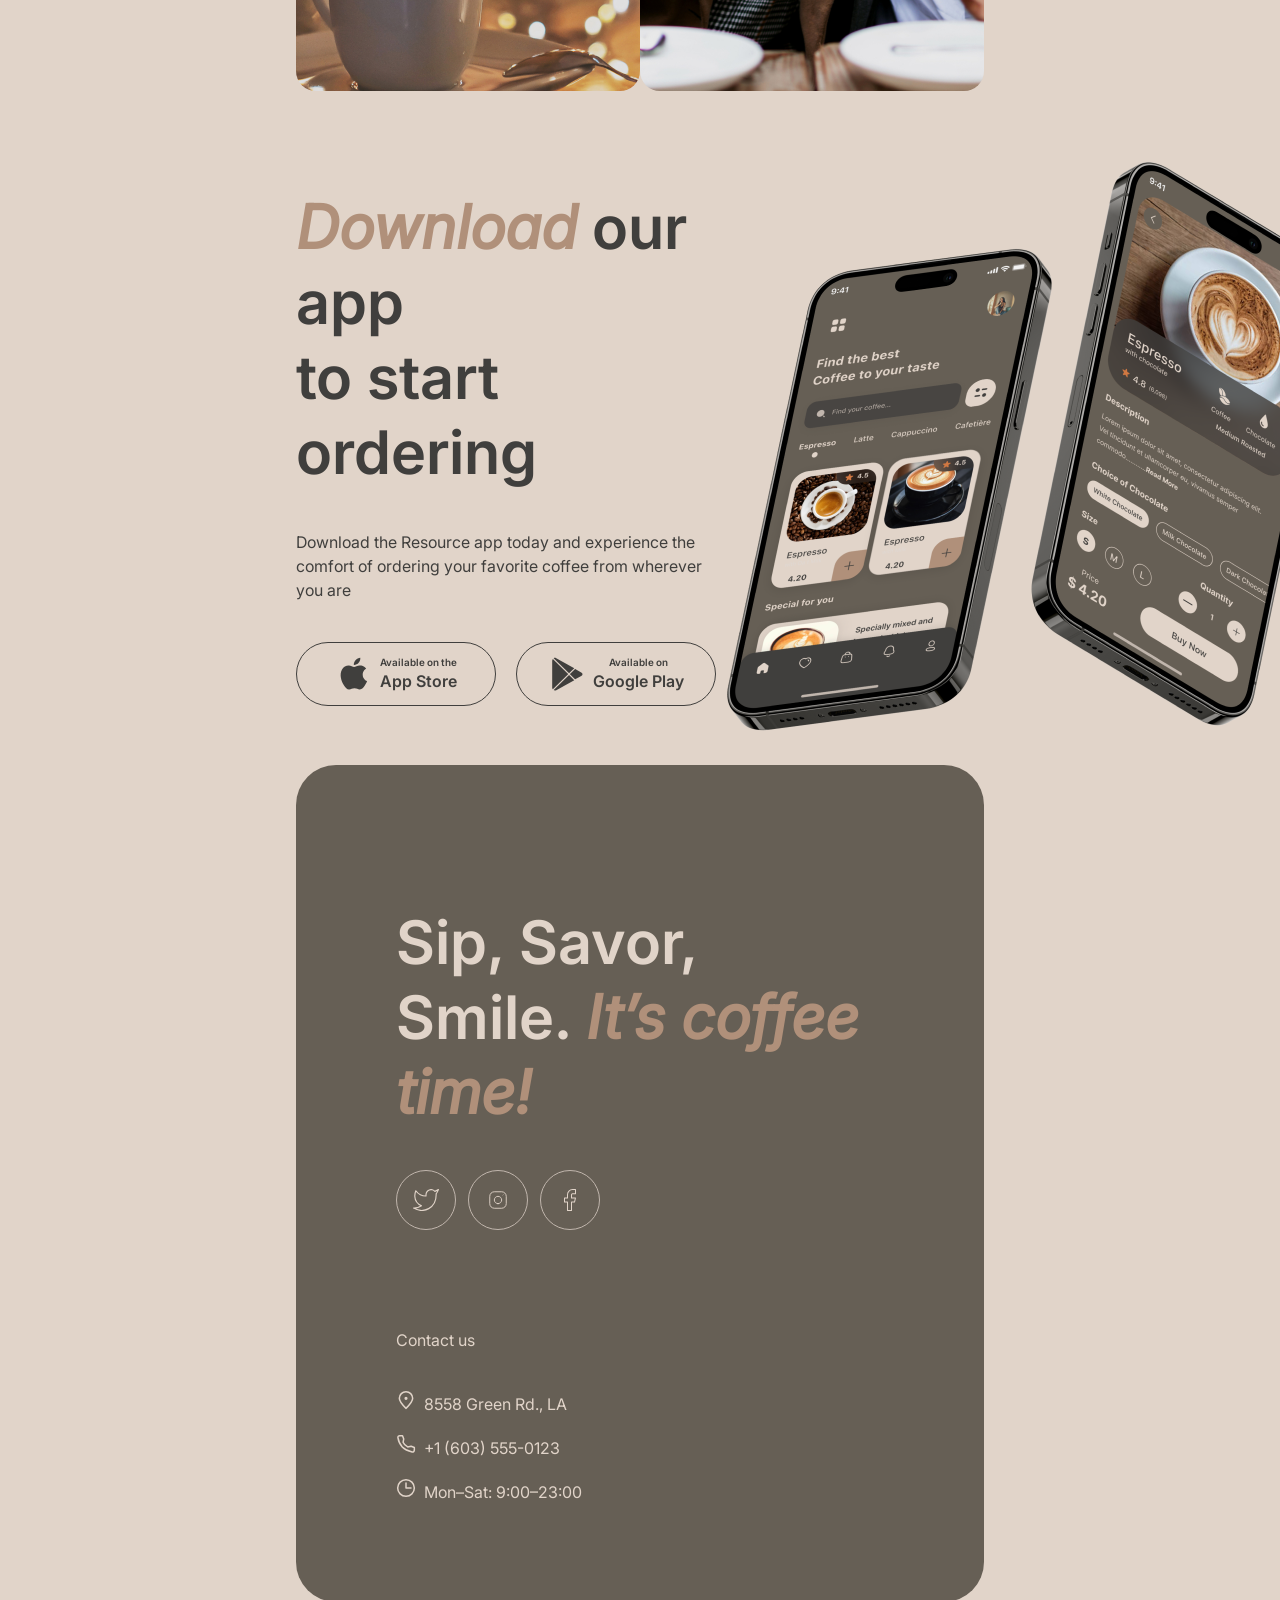
==== commit 01cfb103: "fix: file paths" ====
--- a/index.html
+++ b/index.html
@@ -5,39 +5,39 @@
     <meta name="viewport"
           content="width=device-width, user-scalable=no, initial-scale=1.0, maximum-scale=1.0, minimum-scale=1.0">
     <meta http-equiv="X-UA-Compatible" content="ie=edge">
-    <link rel="stylesheet" href="assets/styles/style.css">
+    <link rel="stylesheet" href="./assets/styles/style.css">
     <title>landing-page</title>
 </head>
 <body>
 <header class="header">
     <div class="header__logo">
-        <img src="assets/img/icon/logo.svg" alt="Logo" />
+        <img src="./assets/img/icon/logo.svg" alt="Logo" />
     </div>
 
     <nav class="header__nav">
         <ul class="header__menu">
             <li class="header__menu-item">
-                <a class="header__link" href="#">Favorite coffee</a>
-            </li>
-            <li class="header__menu-item">
-                <a class="header__link" href="#">About</a>
-            </li>
-            <li class="header__menu-item">
-                <a class="header__link" href="#">Mobile app</a>
-            </li>
-            <li class="header__menu-item">
-                <a class="header__link" href="#">Contact us</a>
+                <a class="header__link" href="#slider">Favorite coffee</a>
+            </li>
+            <li class="header__menu-item">
+                <a class="header__link" href="#about">About</a>
+            </li>
+            <li class="header__menu-item">
+                <a class="header__link" href="#download">Mobile app</a>
+            </li>
+            <li class="header__menu-item">
+                <a class="header__link" href="#contact">Contact us</a>
             </li>
         </ul>
     </nav>
 
     <div class="header__actions">
         <button class="header__theme-toggle" type="button">
-            <img src="assets/img/icon/moon.svg" alt="" />
+            <img src="./assets/img/icon/moon.svg" alt="" />
         </button>
-            <a class="header__menu-link" href="#">
+            <a class="header__menu-link" href="./pages/menu/index.html">
                 <span class="header__link">Menu</span>
-                <img class="header__menu-icon" src="assets/img/icon/coffee.svg" alt="icon" />
+                <img class="header__menu-icon" src="./assets/img/icon/coffee.svg" alt="icon" />
             </a>
     </div>
 </header>
@@ -56,7 +56,7 @@
     </div>
 </section>
 
-<section class="slider">
+<section id="slider" class="slider">
     <div class="slider__header">
         <h2 class="heading-2">
             Choose your <span class="heading-2-accent">favorite</span> coffee
@@ -65,13 +65,13 @@
 
     <div class="slider__body">
         <button class="slider__arrow slider__arrow--prev" type="button" aria-label="Previous slide">
-            <img src="assets/img/icon/left.svg" alt="" />
+            <img src="./assets/img/icon/left.svg" alt="" />
         </button>
 
         <div class="slider__viewport">
             <div class="slider__track">
                 <div class="slider__slide">
-                    <img class="slider__image" src="assets/img/coffee-slider-1.png" alt="S'mores Frappuccino" />
+                    <img class="slider__image" src="./assets/img/coffee-slider-1.png" alt="S'mores Frappuccino" />
                     <div class="slider__info">
                         <span class="slider__name">S'mores Frappuccino</span>
                         <p class="slider__description">
@@ -83,7 +83,7 @@
                 </div>
 
                 <div class="slider__slide">
-                    <img class="slider__image" src="assets/img/coffee-slider-2.png" alt="Caramel Macchiato" />
+                    <img class="slider__image" src="./assets/img/coffee-slider-2.png" alt="Caramel Macchiato" />
                     <div class="slider__info">
                         <span class="slider__name">Caramel Macchiato</span>
                         <p class="slider__description">
@@ -95,7 +95,7 @@
                 </div>
 
                 <div class="slider__slide">
-                    <img class="slider__image" src="assets/img/coffee-slider-3.png" alt="Irish coffee" />
+                    <img class="slider__image" src="./assets/img/coffee-slider-3.png" alt="Irish coffee" />
                     <div class="slider__info">
                         <span class="slider__name">Ice coffee</span>
                         <p class="slider__description">
@@ -109,7 +109,7 @@
         </div>
 
         <button class="slider__arrow slider__arrow--next" type="button" aria-label="Next slide">
-            <img src="assets/img/icon/right.svg" alt="" />
+            <img src="./assets/img/icon/right.svg" alt="" />
         </button>
     </div>
 
@@ -120,7 +120,7 @@
     </div>
 </section>
 
-<section class="about">
+<section id="about" class="about">
     <h2 class="about__text heading-2">
         Resource is <span class="about__text-accent heading-2-accent">perfect and cozy place where</span>
         you can enjoy a variety of hot beverages, relax,
@@ -129,18 +129,18 @@
 
     <div class="about__gallery">
         <div class="about__column about__column--left">
-            <img class="about__image" src="assets/img/about-1.png" alt="Coffee cup on table" width="660" height="590"/>
-            <img class="about__image" src="assets/img/about-2.png" alt="Barista making coffee" width="660" height="430"/>
+            <img class="about__image" src="./assets/img/about-1.png" alt="Coffee cup on table" width="660" height="590"/>
+            <img class="about__image" src="./assets/img/about-2.png" alt="Barista making coffee" width="660" height="430"/>
         </div>
 
         <div class="about__column about__column--right">
-            <img class="about__image" src="assets/img/about-3.png" alt="Coffee beans" width="660" height="430"/>
-            <img class="about__image" src="assets/img/about-4.png" alt="Cafe interior" width="660" height="590"/>
-        </div>
-    </div>
-</section>
-
-<section class="download">
+            <img class="about__image" src="./assets/img/about-3.png" alt="Coffee beans" width="660" height="430"/>
+            <img class="about__image" src="./assets/img/about-4.png" alt="Cafe interior" width="660" height="590"/>
+        </div>
+    </div>
+</section>
+
+<section id="download" class="download">
     <div class="download__content">
         <h2 class="heading-2">
             <span class="heading-2-accent">Download</span> our app <br/> to start ordering
@@ -153,7 +153,7 @@
 
         <div class="download__links">
             <a class="download__link" href="#">
-                <img src="assets/img/icon/apple.svg" alt="icon" />
+                <img src="./assets/img/icon/apple.svg" alt="icon" />
                 <span class="download__link-text">
                     <span class="download__link-subtitle caption">Available on the</span>
                     <span class="download__link-title link-button">App Store</span>
@@ -169,11 +169,11 @@
         </div>
     </div>
     <div class="download__image-wrapper">
-        <img class="download__image" src="assets/img/mobile-screens.png" alt="Mobile app screens" />
-    </div>
-</section>
-
-<footer class="footer">
+        <img class="download__image" src="./assets/img/mobile-screens.png" alt="Mobile app screens" />
+    </div>
+</section>
+
+<footer id="contact" class="footer">
     <div class="footer__top">
         <p class="footer__slogan heading-2">
             Sip, Savor, Smile.
@@ -182,13 +182,13 @@
 
         <div class="footer__socials">
             <a class="footer__social-link" href="#" aria-label="Twitter">
-                <img class="footer__social-icon" src="assets/img/icon/tw.svg" alt="icon" />
+                <img class="footer__social-icon" src="./assets/img/icon/tw.svg" alt="icon" />
             </a>
             <a class="footer__social-link" href="#" aria-label="Instagram">
-                <img class="footer__social-icon" src="assets/img/icon/inst.svg" alt="icon" />
+                <img class="footer__social-icon" src="./assets/img/icon/inst.svg" alt="icon" />
             </a>
             <a class="footer__social-link" href="#" aria-label="Facebook">
-                <img class="footer__social-icon" src="assets/img/icon/fc.svg" alt="icon"/>
+                <img class="footer__social-icon" src="./assets/img/icon/fc.svg" alt="icon"/>
             </a>
         </div>
     </div>
@@ -198,20 +198,20 @@
 
         <ul class="footer__contacts-list">
             <li class="footer__contacts-item">
-                <img class="footer__contacts-icon" src="assets/img/icon/link-item.svg" alt="" />
+                <img class="footer__contacts-icon" src="./assets/img/icon/link-item.svg" alt="" />
                 <a class="footer__contacts-link" href="#">8558 Green Rd., LA</a>
             </li>
             <li class="footer__contacts-item">
-                <img class="footer__contacts-icon" src="assets/img/icon/phone.svg" alt="" />
+                <img class="footer__contacts-icon" src="./assets/img/icon/phone.svg" alt="" />
                 <a class="footer__contacts-link" href="tel:+16035550123">+1 (603) 555-0123</a>
             </li>
             <li class="footer__contacts-item">
-                <img class="footer__contacts-icon" src="assets/img/icon/clock.svg" alt="" />
+                <img class="footer__contacts-icon" src="./assets/img/icon/clock.svg" alt="" />
                 <span class="footer__contacts-link">Mon–Sat: 9:00–23:00</span>
             </li>
         </ul>
     </div>
 </footer>
-<script type="module" src="assets/main.js"></script>
+<script type="module" src="./assets/main.js"></script>
 </body>
 </html>
--- a/assets/styles/style.css
+++ b/assets/styles/style.css
@@ -60,6 +60,11 @@
   font-weight: 600;
   line-height: 125%;
 }
+@media (max-width: 688px) {
+  .heading-2 {
+    font-size: 32px;
+  }
+}
 
 .heading-2-accent {
   color: #B0907A;
@@ -83,6 +88,16 @@
 header, section, footer {
   max-width: 1360px;
   width: 100%;
+}
+@media (max-width: 1360px) {
+  header, section, footer {
+    max-width: 688px;
+  }
+}
+@media (max-width: 688px) {
+  header, section, footer {
+    max-width: 348px;
+  }
 }
 
 .header {
@@ -232,6 +247,16 @@
   padding: 100px;
   gap: 100px;
 }
+@media (max-width: 1360px) {
+  .footer {
+    flex-wrap: wrap;
+  }
+}
+@media (max-width: 1360px) and (max-width: 1360px) {
+  .footer {
+    max-width: 688px;
+  }
+}
 .footer__content {
   display: flex;
   flex-direction: column;
@@ -375,4 +400,202 @@
   background: #665F55;
 }
 
+.surprise {
+  display: flex;
+  justify-content: center;
+  text-align: center;
+}
+.surprise__header {
+  max-width: 800px;
+  width: 100%;
+}
+
+.menu__categories {
+  display: flex;
+  justify-content: center;
+  gap: 16px;
+  margin: 40px 0;
+}
+.menu__category {
+  background: none;
+  border: 1px solid #C1B6AD;
+  border-radius: 100px;
+  padding: 8px 16px;
+  font-size: 16px;
+  font-weight: 600;
+  line-height: 150%;
+  color: #403F3D;
+}
+.menu__category--active {
+  background: #665F55;
+  color: #E1D4C9;
+}
+.menu__cards {
+  display: flex;
+  justify-content: center;
+  flex-wrap: wrap;
+  gap: 40px;
+  margin-bottom: 100px;
+}
+.menu__card {
+  display: flex;
+  flex-direction: column;
+  max-width: 310px;
+  align-items: flex-start;
+  gap: 20px;
+  border: solid 1px #C1B6AD;
+  border-radius: 40px;
+}
+.menu__card-image {
+  max-width: 310px;
+  width: 100%;
+  border-radius: 40px;
+}
+.menu__card-info {
+  margin: 20px;
+  display: flex;
+  flex-direction: column;
+  gap: 12px;
+}
+.menu__card-name, .menu__card-price {
+  font-size: 24px;
+  font-weight: 600;
+  line-height: 125%;
+}
+
+.modal {
+  display: none;
+  position: fixed;
+  inset: 0;
+  z-index: 100;
+}
+.modal--open {
+  display: block;
+}
+.modal__overlay {
+  position: absolute;
+  inset: 0;
+  background: rgba(64, 63, 61, 0.8);
+}
+.modal__content {
+  position: relative;
+  z-index: 1;
+  max-width: 800px;
+  width: 90%;
+  margin: 40px auto;
+  padding: 40px;
+  background: #E1D4C9;
+  border-radius: 40px;
+  display: flex;
+  gap: 40px;
+}
+.modal__close {
+  padding: 10px;
+  background: none;
+  border: 1px solid #665F55;
+  border-radius: 100px;
+  font-size: 16px;
+  font-weight: 600;
+  line-height: 150%;
+  cursor: pointer;
+}
+.modal__image {
+  width: 310px;
+  height: 310px;
+  object-fit: contain;
+  flex-shrink: 0;
+}
+.modal__info {
+  display: flex;
+  flex-direction: column;
+  gap: 20px;
+}
+.modal__name {
+  margin: 0;
+  font-size: 24px;
+  font-weight: 600;
+}
+.modal__group-title {
+  font-size: 16px;
+  font-weight: 400;
+  line-height: 150%;
+}
+.modal__description {
+  margin: 0;
+  font-size: 16px;
+  font-weight: 400;
+  line-height: 150%;
+}
+.modal__checkbox {
+  margin: 0;
+}
+.modal__sizes {
+  display: flex;
+  gap: 8px;
+}
+.modal__size {
+  display: flex;
+  align-items: center;
+  background: none;
+  border: 1px solid #C1B6AD;
+  border-radius: 100px;
+  padding: 8px;
+  font-size: 16px;
+  font-weight: 600;
+  line-height: 150%;
+  color: #403F3D;
+}
+.modal__size-label {
+  display: flex;
+  align-items: center;
+  justify-content: center;
+  background-color: #C1B6AD;
+  padding: 8px;
+  width: 30px;
+  height: 30px;
+  border-radius: 50%;
+  margin-right: 8px;
+}
+.modal__size--active {
+  background: #665F55;
+}
+.modal__additives {
+  display: flex;
+  gap: 8px;
+}
+.modal__additive {
+  display: flex;
+  align-items: center;
+  background: none;
+  border: 1px solid #C1B6AD;
+  border-radius: 100px;
+  padding: 8px;
+  font-size: 16px;
+  font-weight: 600;
+  line-height: 150%;
+  color: #403F3D;
+}
+.modal__additive:has(input[type=checkbox]:checked) {
+  background: #665F55;
+  color: #E1D4C9;
+}
+.modal__additive input[type=checkbox] {
+  appearance: none;
+}
+.modal__total {
+  margin-top: auto;
+  font-size: 24px;
+  font-weight: 600;
+}
+.modal__warning {
+  display: flex;
+  align-items: flex-start;
+  gap: 12px;
+}
+.modal__warning-text {
+  font-size: 10px;
+  font-weight: 600;
+  line-height: 140%;
+}
+
 /*# sourceMappingURL=style.css.map */
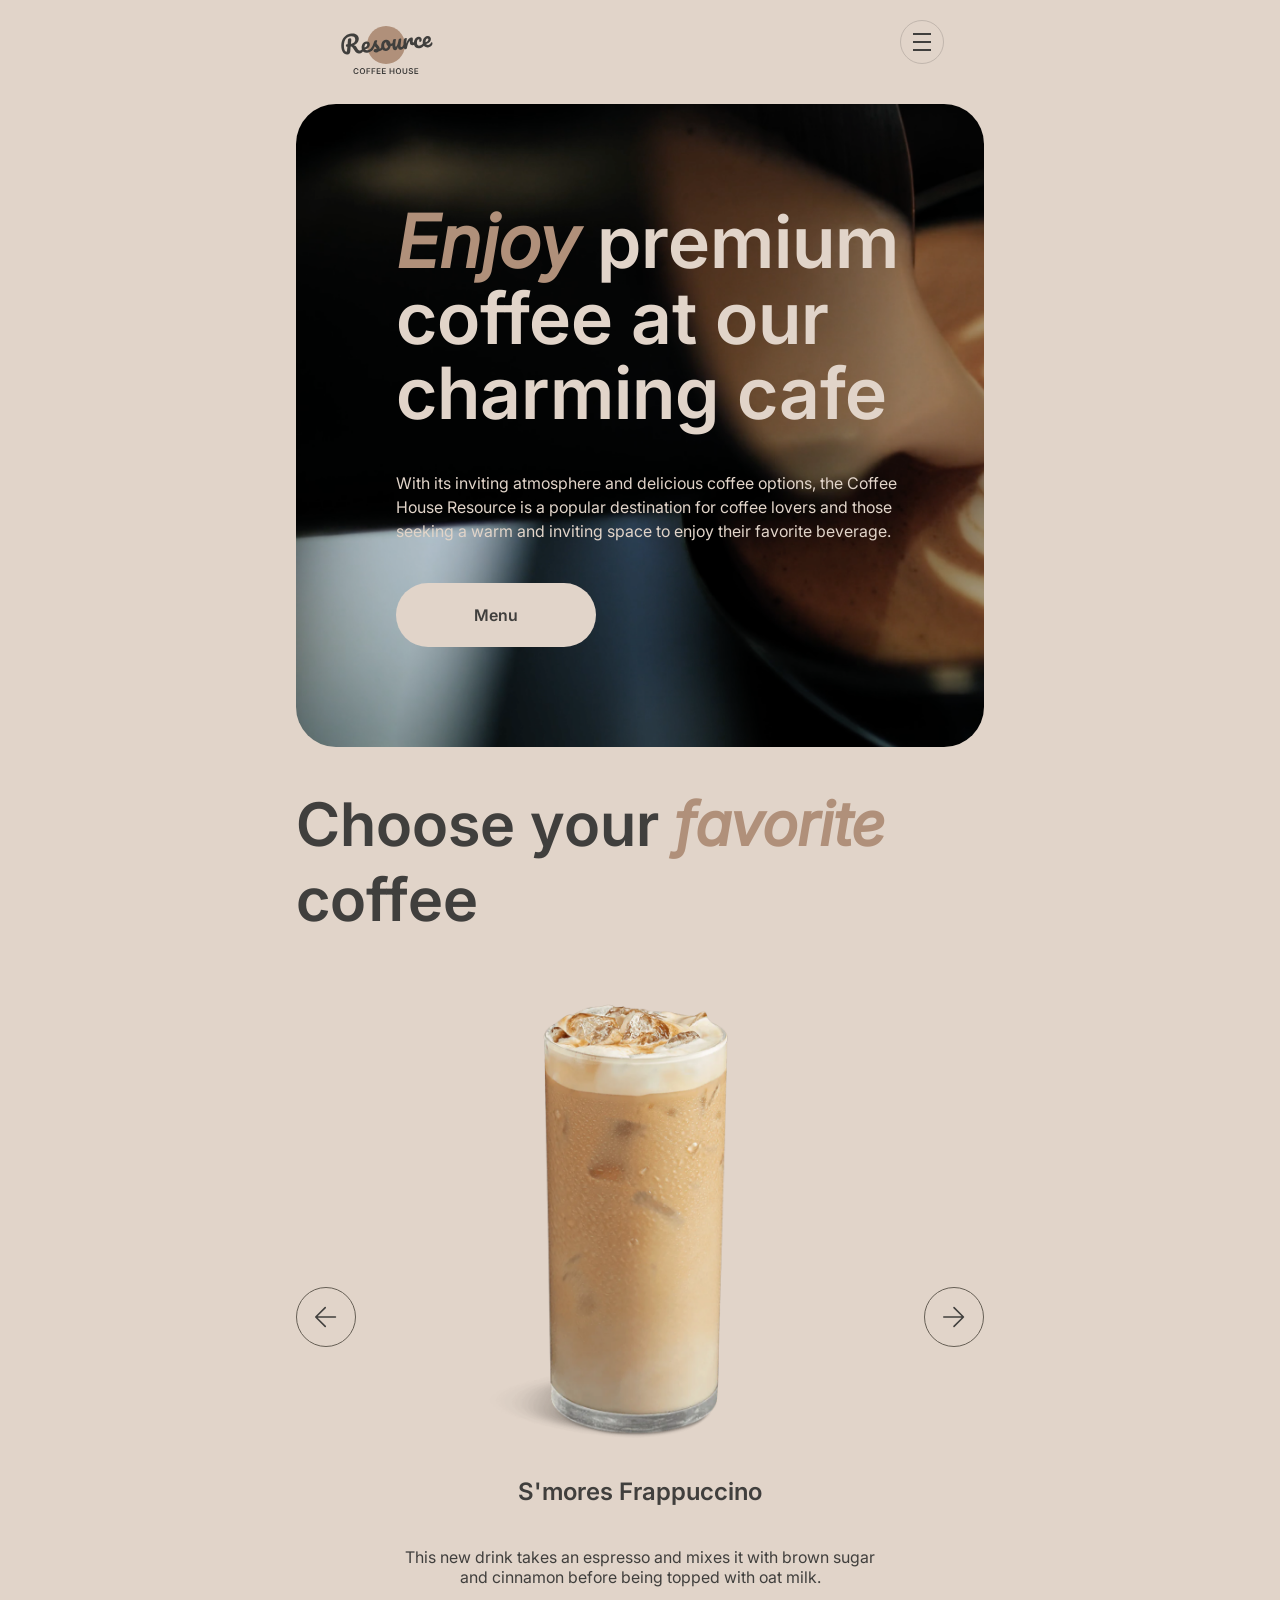
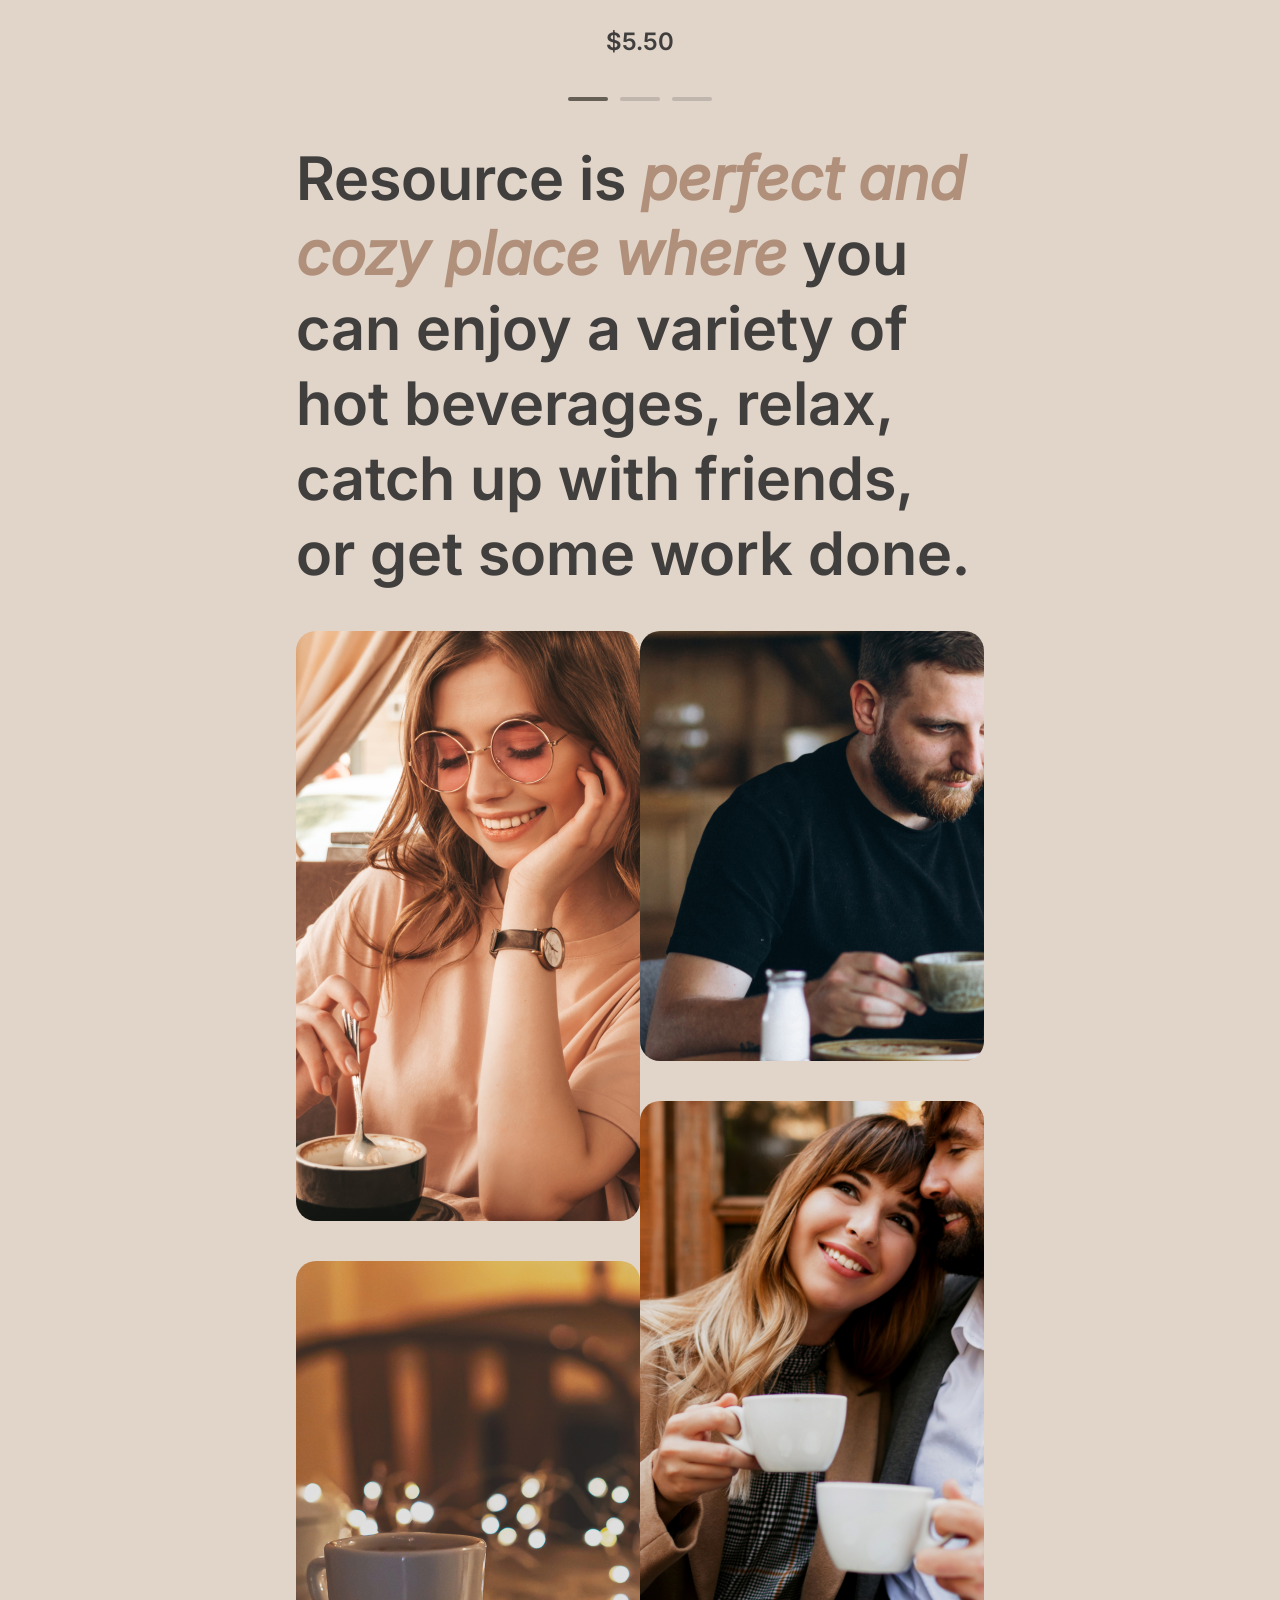
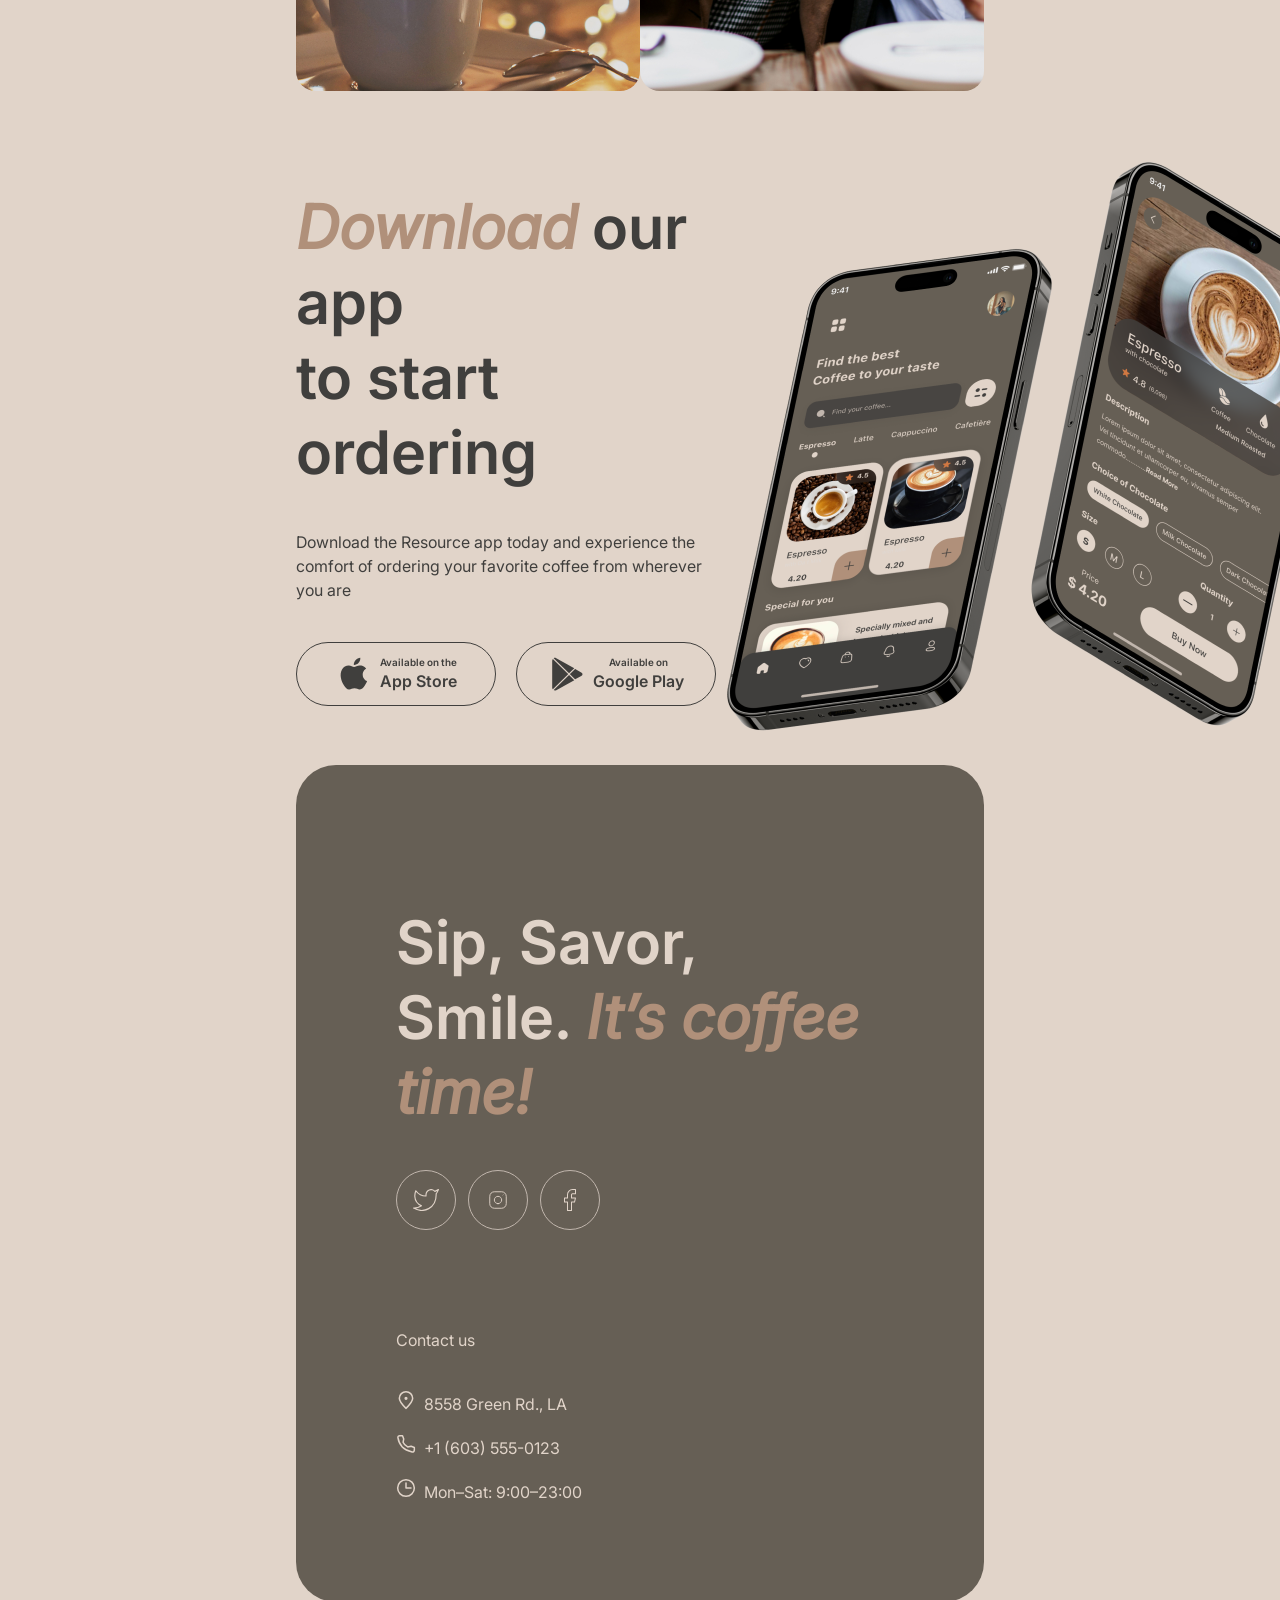
==== commit a2290b09: "feat: add burger menu" ====
--- a/index.html
+++ b/index.html
@@ -29,17 +29,24 @@
                 <a class="header__link" href="#contact">Contact us</a>
             </li>
         </ul>
-    </nav>
-
-    <div class="header__actions">
-        <button class="header__theme-toggle" type="button">
-            <img src="./assets/img/icon/moon.svg" alt="" />
-        </button>
+        <div class="header__actions">
+            <button class="header__theme-toggle" type="button">
+                <img src="./assets/img/icon/moon.svg" alt="" />
+            </button>
             <a class="header__menu-link" href="./pages/menu/index.html">
                 <span class="header__link">Menu</span>
                 <img class="header__menu-icon" src="./assets/img/icon/coffee.svg" alt="icon" />
             </a>
-    </div>
+        </div>
+    </nav>
+
+
+
+    <button class="header__burger" type="button" aria-label="Open menu">
+        <span></span>
+        <span></span>
+        <span></span>
+    </button>
 </header>
 
 <section class="hero">
--- a/assets/styles/style.css
+++ b/assets/styles/style.css
@@ -104,10 +104,41 @@
   display: flex;
   justify-content: space-between;
   padding: 20px 40px;
+  gap: 320px;
 }
 .header__nav {
   display: flex;
-  align-items: center;
+  justify-content: space-between;
+  align-items: center;
+  width: 100%;
+}
+@media (max-width: 1360px) {
+  .header__nav {
+    position: fixed;
+    top: 0;
+    right: 0;
+    width: 100%;
+    height: 100vh;
+    background: #E1D4C9;
+    display: flex;
+    align-items: center;
+    justify-content: center;
+    flex-direction: column;
+    transform: translateX(100%);
+    transition: transform 0.3s ease;
+    z-index: 50;
+  }
+  .header__nav--open {
+    transform: translateX(0);
+  }
+  .header__nav .header__menu {
+    flex-direction: column;
+    gap: 32px;
+    text-align: center;
+  }
+  .header__nav .header__link {
+    font-size: 24px;
+  }
 }
 .header__menu {
   display: flex;
@@ -132,6 +163,44 @@
   display: flex;
   align-items: flex-start;
   gap: 8px;
+}
+.header__burger {
+  display: none;
+  flex-direction: column;
+  justify-content: space-between;
+  width: 44px;
+  height: 44px;
+  padding: 12px;
+  background: none;
+  border: 1px solid #C1B6AD;
+  border-radius: 100px;
+  cursor: pointer;
+}
+@media (max-width: 1360px) {
+  .header__burger__burger {
+    display: flex;
+  }
+}
+.header__burger span {
+  display: block;
+  width: 100%;
+  height: 2px;
+  background: #403F3D;
+  transition: transform 0.3s, opacity 0.3s;
+}
+.header__burger--active span:nth-child(1) {
+  transform: translateY(8px) rotate(45deg);
+}
+.header__burger--active span:nth-child(2) {
+  opacity: 0;
+}
+.header__burger--active span:nth-child(3) {
+  transform: translateY(-8px) rotate(-45deg);
+}
+@media (max-width: 1360px) {
+  .header .header__burger {
+    display: flex;
+  }
 }
 
 .hero {
